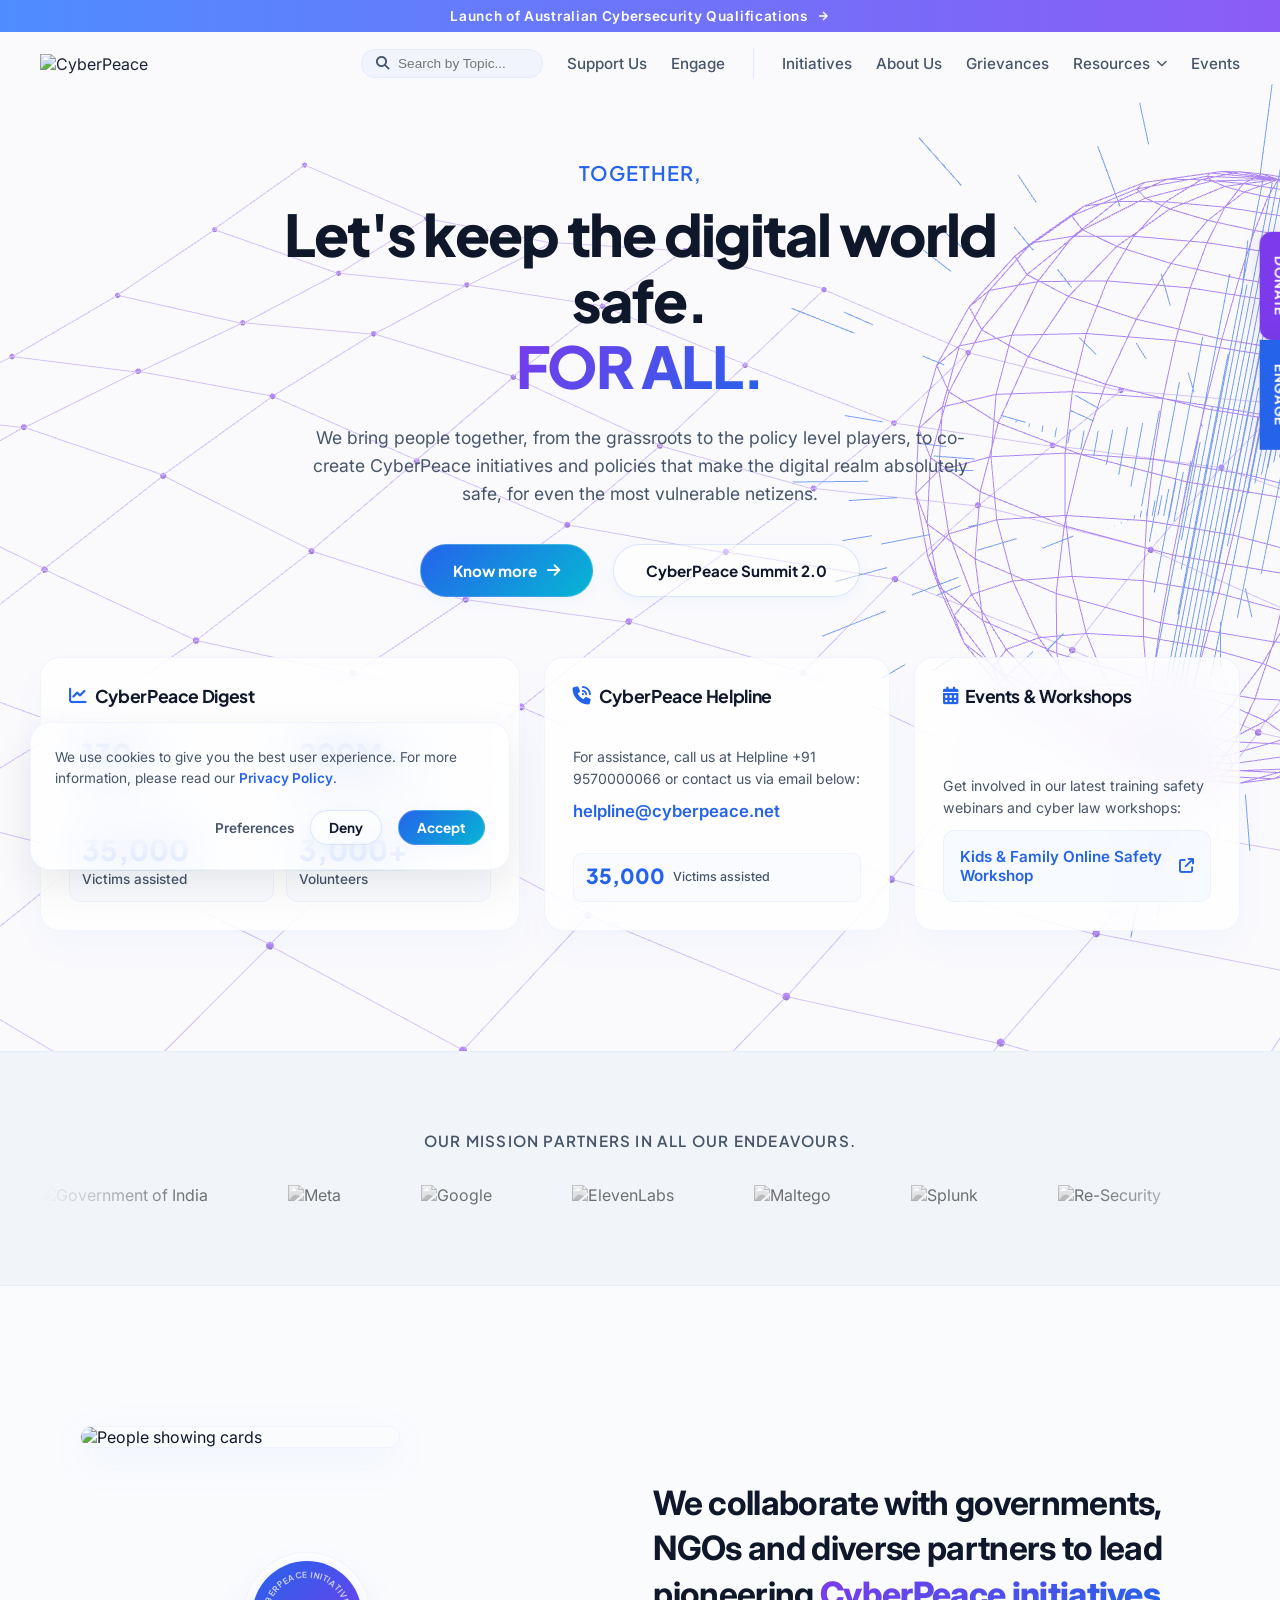
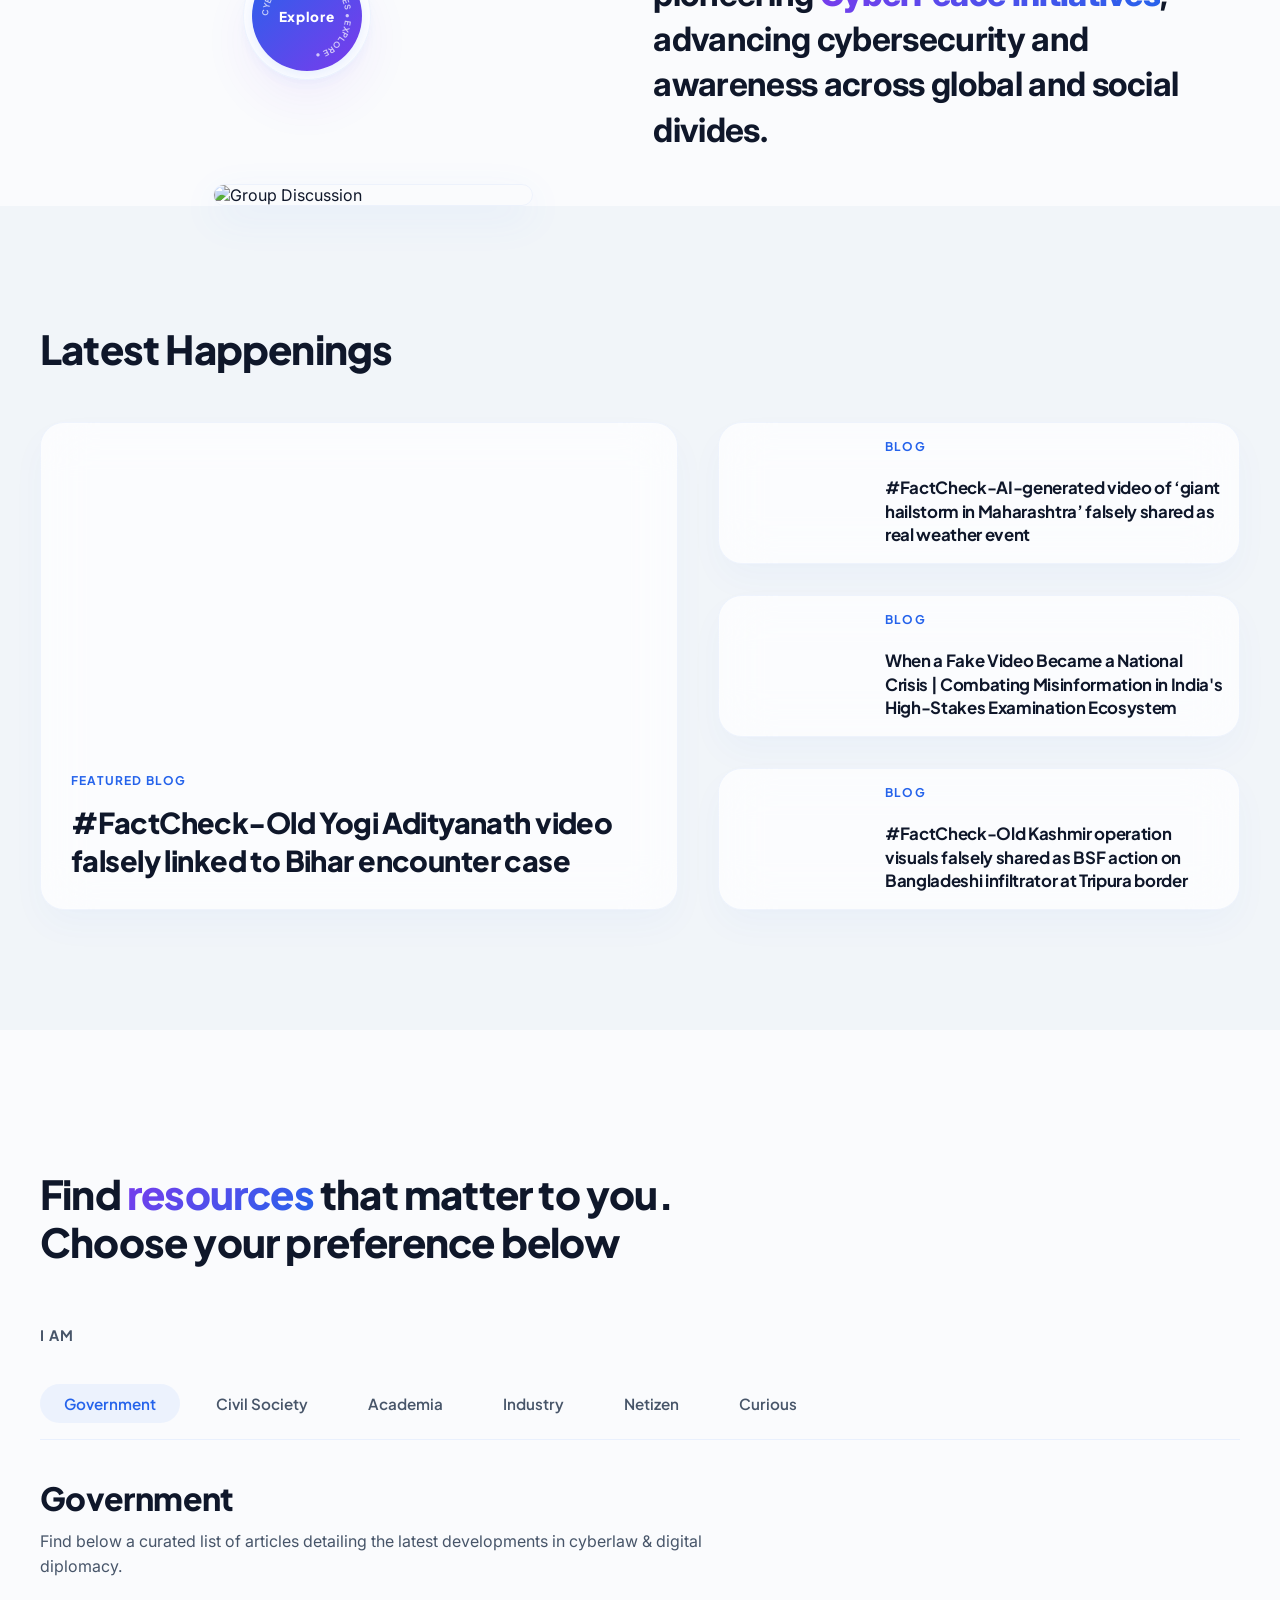
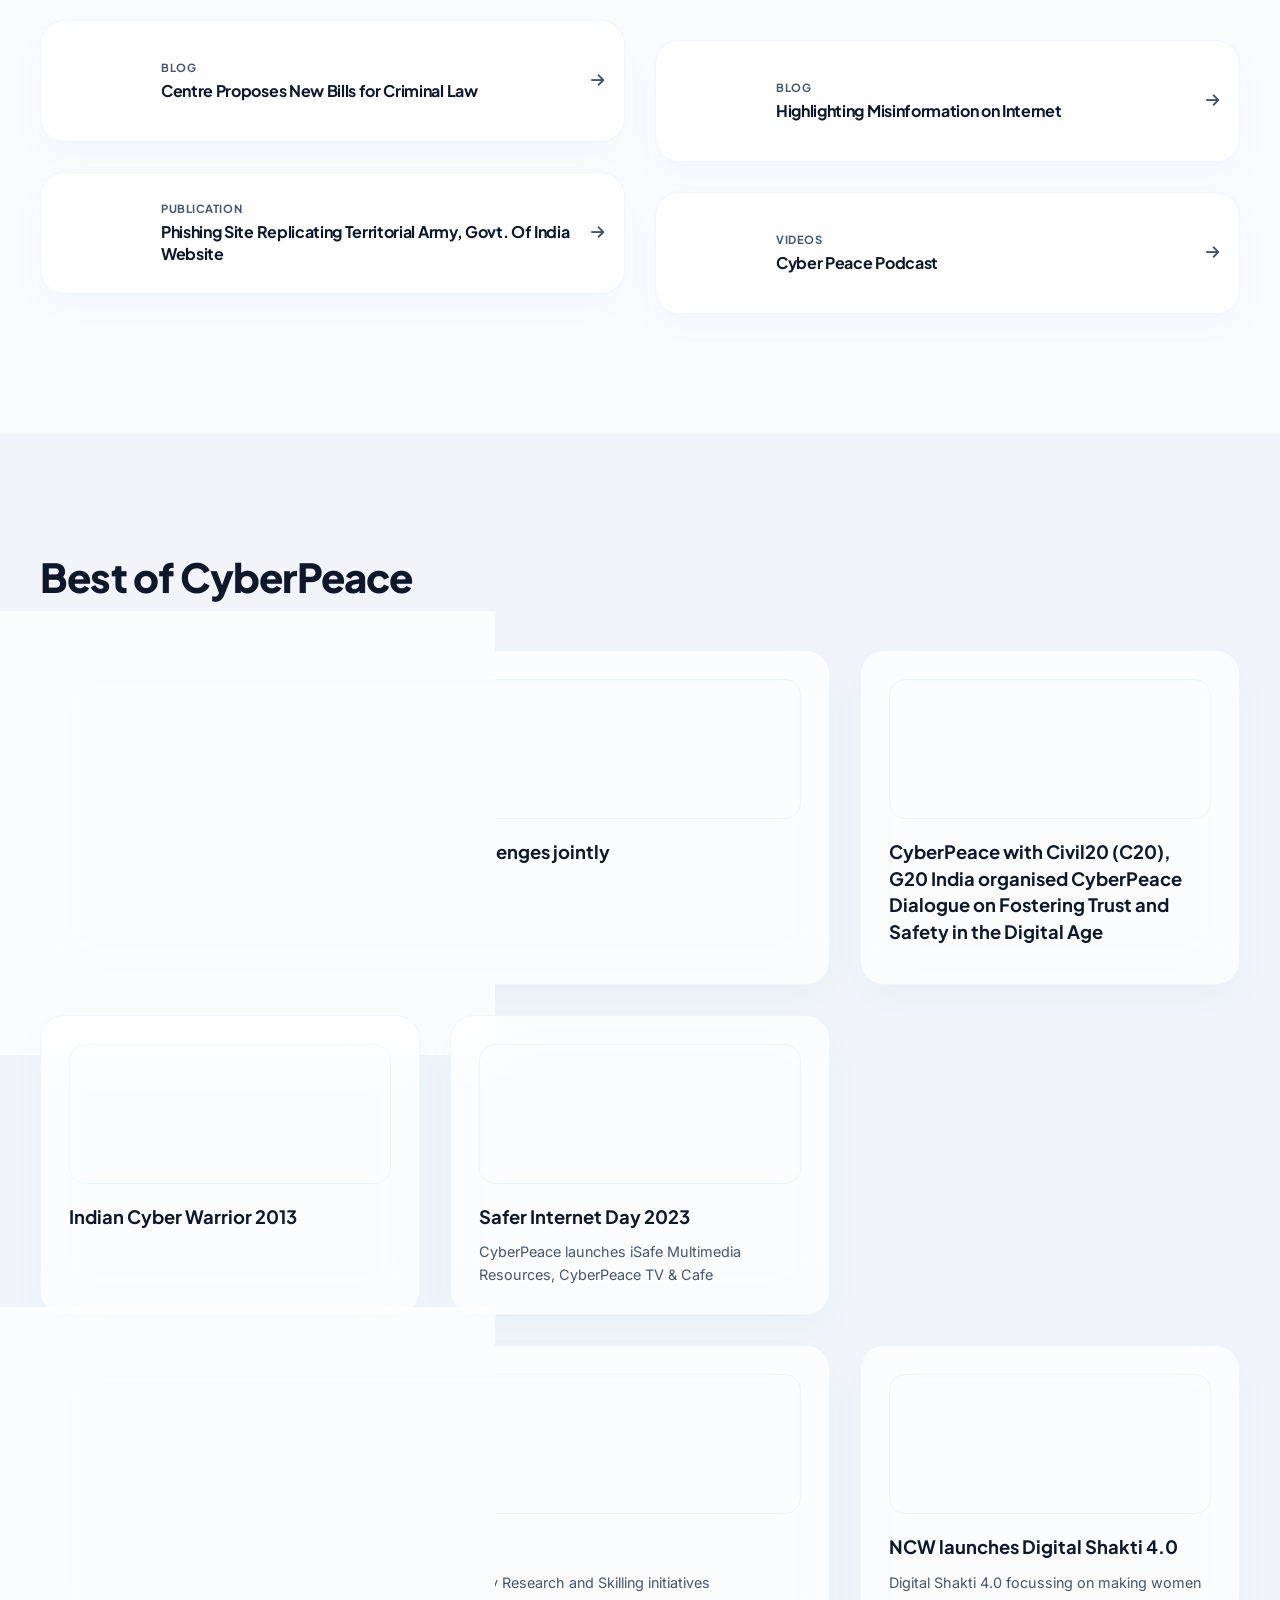
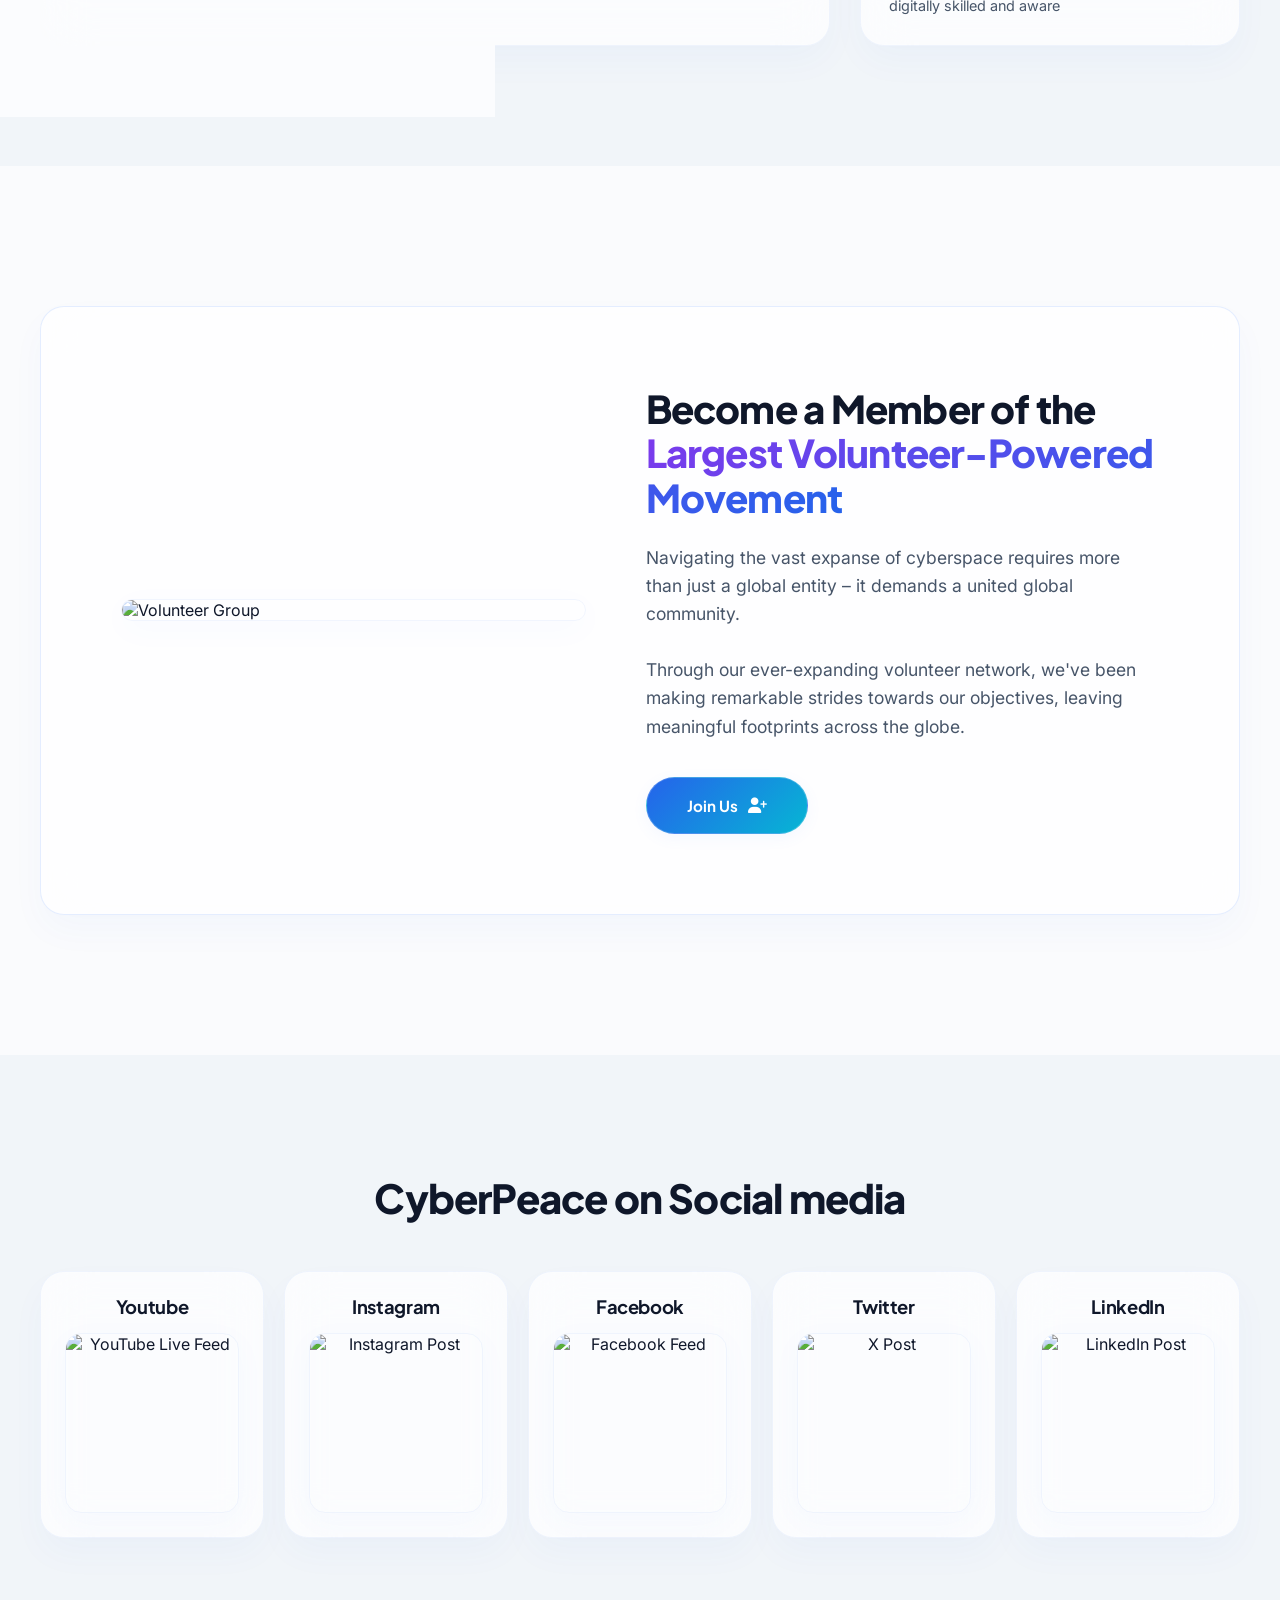
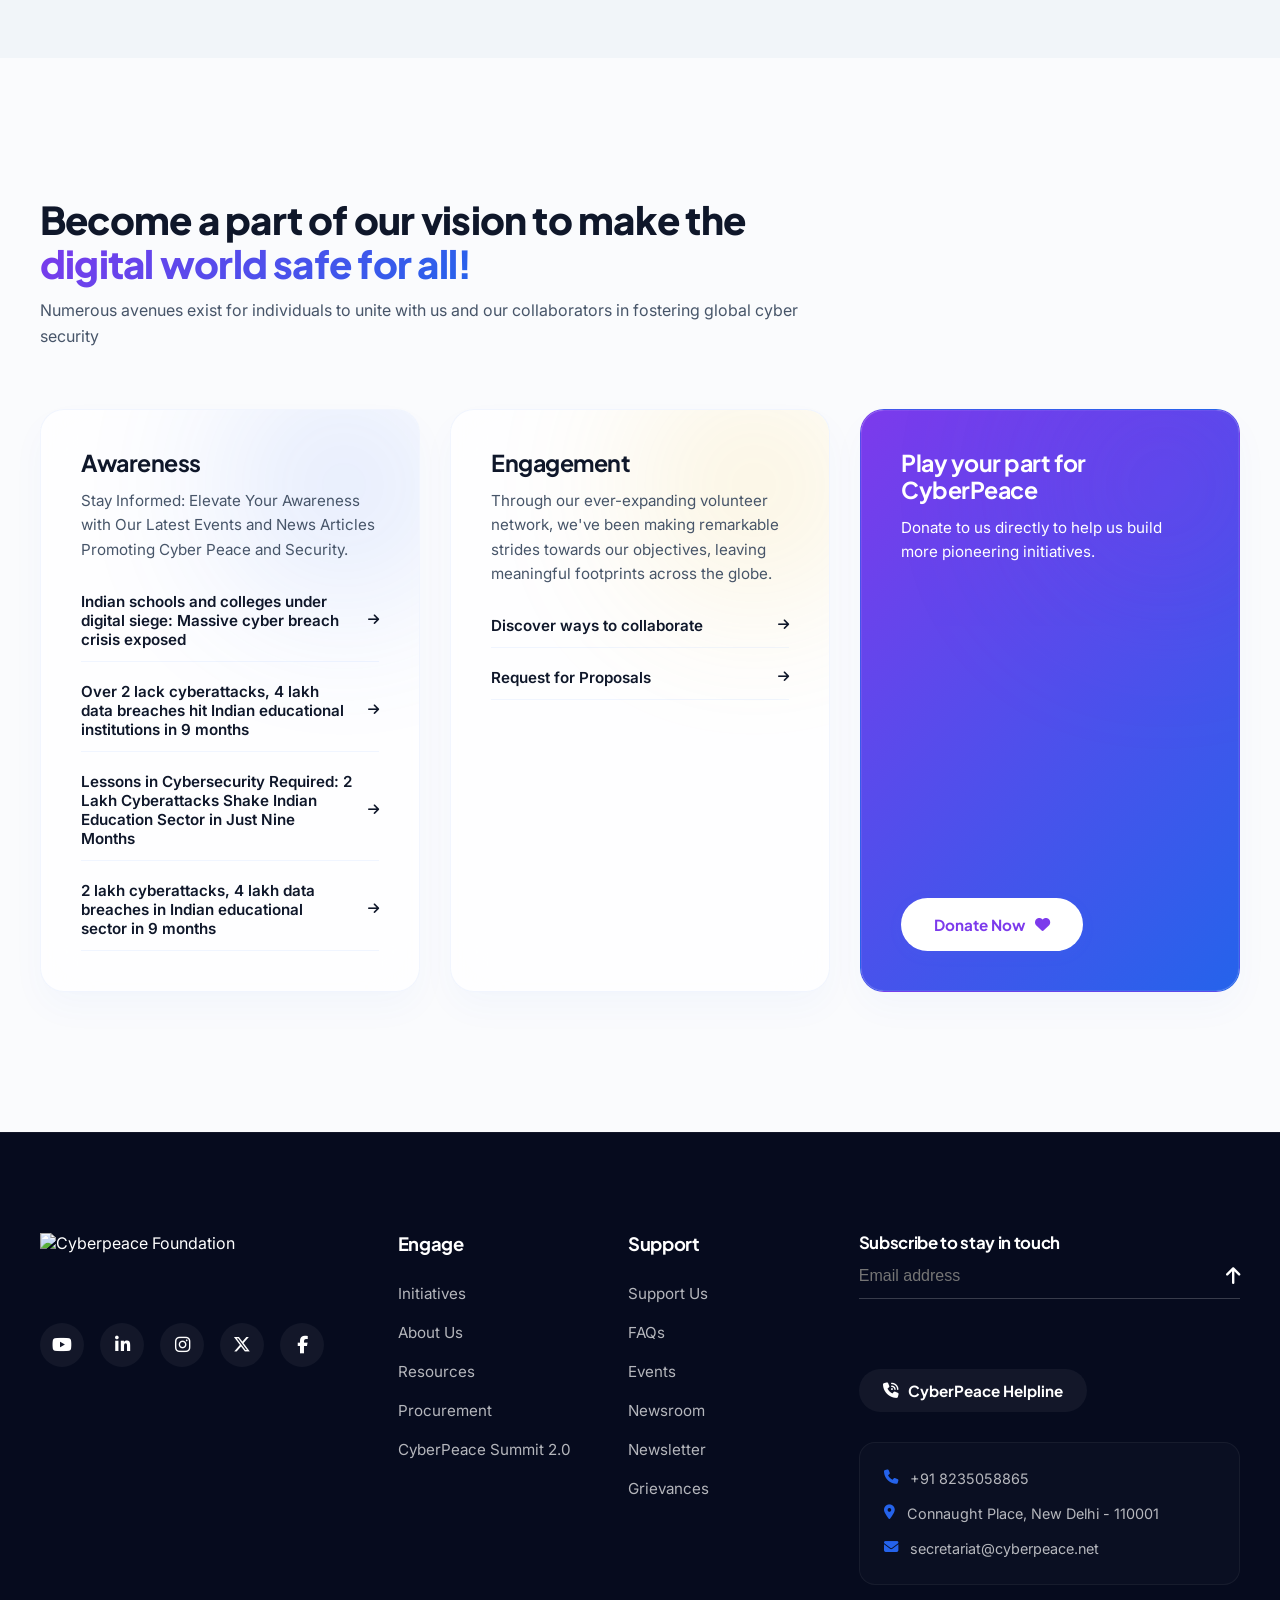
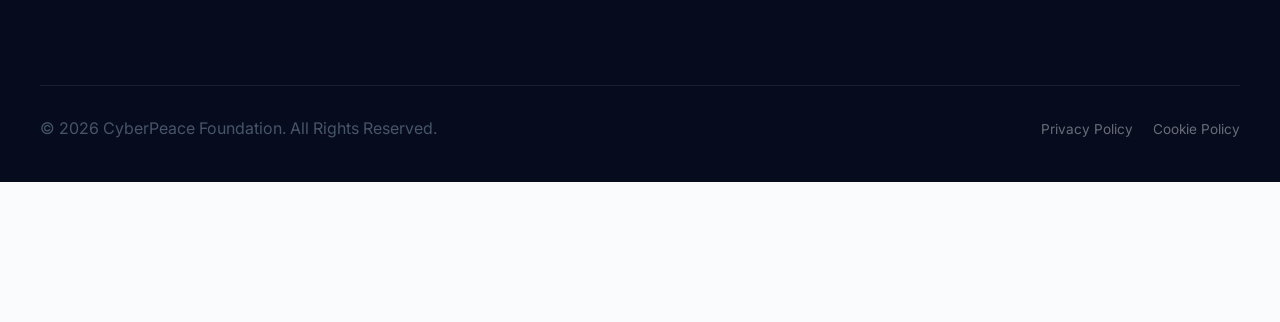
==== index.html @ aa2df276 "Update api.js to resolve dynamic API_BASE" ====
<!DOCTYPE html>
<html lang="en">
<head>
    <meta charset="utf-8">
    <meta name="viewport" content="width=device-width, initial-scale=1">
    <title>Uniting for Global Cyber Resilience | CyberPeace</title>
    <meta name="description" content="We bring people together, from the grassroots to the policy level players to co-create CyberPeace initiatives and policies to make the digital absolutely safe even to the most vulnerable.">
    
    <!-- Premium Fonts -->
    <link rel="preconnect" href="https://fonts.googleapis.com">
    <link rel="preconnect" href="https://fonts.gstatic.com" crossorigin>
    <link href="https://fonts.googleapis.com/css2?family=Plus+Jakarta+Sans:wght@300;400;500;600;700;800&family=Inter:wght@300;400;500;600;700&display=swap" rel="stylesheet">
    
    <!-- Icons & Styling -->
    <link rel="stylesheet" href="https://cdnjs.cloudflare.com/ajax/libs/font-awesome/6.4.0/css/all.min.css">
    <link rel="stylesheet" href="index.css">
</head>
<body>

    <!-- Smooth scroll wrapper -->
    <div id="smooth-wrapper">
        <div id="smooth-content">

            <!-- Sticky Premium Navbar -->
            <header class="navbar-wrapper">
                <!-- Announcement Bar -->
                <div class="announcement-bar">
                    <a href="https://cyberpeace.webflow.io/events/launch-of-australian-cybersecurity-qualifications" class="announcement-link">
                        <span>Launch of Australian Cybersecurity Qualifications</span>
                        <svg class="arrow-icon" width="14" height="14" viewBox="0 0 24 24" fill="none" stroke="currentColor" stroke-width="2.5"><path d="M5 12h14M12 5l7 7-7 7"/></svg>
                    </a>
                </div>

                <nav class="nav-container">
                    <a href="index.html" class="brand-logo">
                        <img src="https://cdn.prod.website-files.com/64b6853d6c8a2733e0348380/64d28d4c5130957a48d0e325_Logo.svg" alt="CyberPeace">
                    </a>

                    <!-- Nav Items -->
                    <div class="nav-menu">
                        <div class="nav-group-left">
                            <form action="blogs.html" method="GET" class="search-form">
                                <i class="fa-solid fa-magnifying-glass search-icon"></i>
                                <input type="search" name="query" placeholder="Search by Topic..." required>
                            </form>
                            <a href="support-us.html" class="nav-item">Support Us</a>
                            <a href="engage.html" class="nav-item">Engage</a>
                        </div>
                        <div class="nav-group-right">
                            <a href="initiatives.html" class="nav-item">Initiatives</a>
                            <a href="about-us.html" class="nav-item">About Us</a>
                            <a href="grievances.html" class="nav-item">Grievances</a>
                            <div class="dropdown-wrapper">
                                <button class="dropdown-trigger">
                                    Resources <i class="fa-solid fa-chevron-down drop-arrow"></i>
                                </button>
                                <div class="dropdown-menu">
                                    <a href="blogs.html">Blogs</a>
                                    <a href="publications.html">Publications</a>
                                    <a href="fact-check.html">#FactCheck Report</a>
                                    <a href="newsroom.html">Newsroom</a>
                                    <a href="newsletter.html">Newsletter</a>
                                    <a href="iec.html">IEC</a>
                                    <a href="https://cyberpeace.world/" target="_blank">CyberPeace Journal</a>
                                </div>
                            </div>
                            <a href="events.html" class="nav-item">Events</a>
                        </div>
                    </div>

                    <!-- Mobile Menu Button -->
                    <button class="mobile-toggle" aria-label="Toggle menu">
                        <span class="bar"></span>
                        <span class="bar"></span>
                        <span class="bar"></span>
                    </button>
                </nav>
            </header>

            <!-- Floating Side CTA Actions -->
            <div class="side-cta-wrapper">
                <a href="support-us.html" class="side-cta-btn donate">
                    <span class="cta-txt">Donate</span>
                </a>
                <a href="engage.html" class="side-cta-btn engage">
                    <span class="cta-txt">Engage</span>
                </a>
            </div>

            <!-- Main Interactive Canvas Background -->
            <div class="canvas-bg-wrapper">
                <canvas id="grid-particles"></canvas>
            </div>

            <!-- Hero Section -->
            <section class="hero-section">
                <!-- 3D Viewport for Rotating Vanta Globe Background -->
                <div id="vanta-globe-viewport" class="hero-vanta-bg"></div>

                <div class="glow-blob blob-1"></div>
                <div class="glow-blob blob-2"></div>
                
                <!-- Centered Hero content -->
                <div class="hero-content-centered">
                    <div class="hero-subtitle">Together,</div>
                    <h1 class="hero-title">
                        Let's keep the digital world safe. <br><span class="highlight-purple">FOR ALL.</span>
                    </h1>
                    <p class="hero-desc">
                        We bring people together, from the grassroots to the policy level players, to co-create CyberPeace initiatives and policies that make the digital realm absolutely safe, for even the most vulnerable netizens.
                    </p>
                    <div class="hero-actions centered">
                        <a href="about-us.html" class="btn btn-primary">Know more <i class="fa-solid fa-arrow-right"></i></a>
                        <a href="https://www.cyberpeacesummit.com/" class="btn btn-secondary">CyberPeace Summit 2.0</a>
                    </div>
                </div>

                <!-- Glass Technology Dock -->
                <div class="hero-dock-grid">
                    <!-- Column 1: Digest Stats Grid -->
                    <div class="dock-card glass-card">
                        <h4 class="dock-card-head"><i class="fa-solid fa-chart-line"></i> CyberPeace Digest</h4>
                        <div class="dock-stats-grid">
                            <div class="dock-stat">
                                <div class="stat-num" data-val="130">0+</div>
                                <div class="stat-label">Countries</div>
                            </div>
                            <div class="dock-stat">
                                <div class="stat-num" data-val="200">0M+</div>
                                <div class="stat-label">Netizens Impacted</div>
                            </div>
                            <div class="dock-stat">
                                <div class="stat-num" data-val="35000">0</div>
                                <div class="stat-label">Victims assisted</div>
                            </div>
                            <div class="dock-stat">
                                <div class="stat-num" data-val="3000">0+</div>
                                <div class="stat-label">Volunteers</div>
                            </div>
                        </div>
                    </div>

                    <!-- Column 2: Helpline Details -->
                    <div class="dock-card glass-card">
                        <h4 class="dock-card-head"><i class="fa-solid fa-phone-volume"></i> CyberPeace Helpline</h4>
                        <div class="dock-helpline-details">
                            <p>For assistance, call us at Helpline +91 9570000066 or contact us via email below:</p>
                            <a href="mailto:helpline@cyberpeace.net" class="helpline-email">helpline@cyberpeace.net</a>
                            <div class="dock-stat-single">
                                <span class="stat-num" data-val="35000">0</span>
                                <span class="stat-label">Victims assisted</span>
                            </div>
                        </div>
                    </div>

                    <!-- Column 3: Events -->
                    <div class="dock-card glass-card">
                        <h4 class="dock-card-head"><i class="fa-solid fa-calendar-days"></i> Events & Workshops</h4>
                        <div class="dock-event-details">
                            <p>Get involved in our latest training safety webinars and cyber law workshops:</p>
                            <a href="/events/cyberpeace-first-responder-workshop-on-kids-family-online-safety" class="event-accordion-link">
                                <span>Kids & Family Online Safety Workshop</span>
                                <i class="fa-solid fa-arrow-up-right-from-square"></i>
                            </a>
                        </div>
                    </div>
                </div>
            </section>

            <!-- Mission Partners Marquee -->
            <section class="partners-section">
                <div class="partners-container">
                    <h4 class="section-tag">Our Mission Partners in All Our Endeavours.</h4>
                    <div class="marquee-wrapper">
                        <div class="marquee-track">
                            <!-- Duplicate logos to ensure seamless loop -->
                            <div class="logo-item"><img src="https://cdn.prod.website-files.com/64b6853d6c8a2733e0348380/64d3c7b6ecd88c4ea0c0b8cb_image_131_4x.webp" alt="Government of India"></div>
                            <div class="logo-item"><img src="https://cdn.prod.website-files.com/64b6853d6c8a2733e0348380/64d3c7b7b92e68604a702dc7_image_132_4x.webp" alt="Meta"></div>
                            <div class="logo-item"><img src="https://cdn.prod.website-files.com/64b6853d6c8a2733e0348380/64d3c7b6bdca6abe7e77e4c4_image_133_4x.webp" alt="Google"></div>
                            <div class="logo-item"><img src="https://cdn.prod.website-files.com/64b6853d6c8a2733e0348380/69e0c58157980ba9746f011a_elevenlabs-logo-black.png" alt="ElevenLabs"></div>
                            <div class="logo-item"><img src="https://cdn.prod.website-files.com/64b6853d6c8a2733e0348380/66a20ff19c0100568100649c_Maltego-Logo-Horizontal-Black.jpg" alt="Maltego"></div>
                            <div class="logo-item"><img src="https://cdn.prod.website-files.com/64b6853d6c8a2733e0348380/66a20ff1f8b0af97bf0b44d9_Splunk_logo%20(1).png" alt="Splunk"></div>
                            <div class="logo-item"><img src="https://cdn.prod.website-files.com/64b6853d6c8a2733e0348380/66a88576d539c12595d7b6fa_Re-Security.png" alt="Re-Security"></div>
                            <div class="logo-item"><img src="https://cdn.prod.website-files.com/64b6853d6c8a2733e0348380/64d3c7b7d8679faefadf5989_image_134_4x.webp" alt="UNICEF"></div>
                            <div class="logo-item"><img src="https://cdn.prod.website-files.com/64b6853d6c8a2733e0348380/64d3c7b7b40e411e3ac3ef93_image_135_4x.webp" alt="UNODC"></div>
                            <div class="logo-item"><img src="https://cdn.prod.website-files.com/64b6853d6c8a2733e0348380/64d3c7b68d89779f5663e4a7_image_136_4x.webp" alt="UNESCO"></div>
                            
                            <!-- Track duplication for seamless flow -->
                            <div class="logo-item"><img src="https://cdn.prod.website-files.com/64b6853d6c8a2733e0348380/64d3c7b6ecd88c4ea0c0b8cb_image_131_4x.webp" alt="Government of India"></div>
                            <div class="logo-item"><img src="https://cdn.prod.website-files.com/64b6853d6c8a2733e0348380/64d3c7b7b92e68604a702dc7_image_132_4x.webp" alt="Meta"></div>
                            <div class="logo-item"><img src="https://cdn.prod.website-files.com/64b6853d6c8a2733e0348380/64d3c7b6bdca6abe7e77e4c4_image_133_4x.webp" alt="Google"></div>
                            <div class="logo-item"><img src="https://cdn.prod.website-files.com/64b6853d6c8a2733e0348380/69e0c58157980ba9746f011a_elevenlabs-logo-black.png" alt="ElevenLabs"></div>
                            <div class="logo-item"><img src="https://cdn.prod.website-files.com/64b6853d6c8a2733e0348380/66a20ff19c0100568100649c_Maltego-Logo-Horizontal-Black.jpg" alt="Maltego"></div>
                            <div class="logo-item"><img src="https://cdn.prod.website-files.com/64b6853d6c8a2733e0348380/66a20ff1f8b0af97bf0b44d9_Splunk_logo%20(1).png" alt="Splunk"></div>
                            <div class="logo-item"><img src="https://cdn.prod.website-files.com/64b6853d6c8a2733e0348380/66a88576d539c12595d7b6fa_Re-Security.png" alt="Re-Security"></div>
                        </div>
                    </div>
                </div>
            </section>

            <!-- Explore Initiatives Section -->
            <section class="explore-section">
                <div class="grid-container">
                    <div class="explore-layout layout-reversed">
                        <div class="explore-visuals">
                            <div class="img-wrapper glass-frame item-1">
                                <img src="https://cdn.prod.website-files.com/64b6853d6c8a2733e0348380/64d3cdd2211401bf7e9c29b0_image-1.webp" alt="People showing cards">
                            </div>
                            <div class="img-wrapper glass-frame item-2">
                                <img src="https://cdn.prod.website-files.com/64b6853d6c8a2733e0348380/64d3cdd26b74b831394d1d41_image-2.webp" alt="Group Discussion">
                            </div>
                            <!-- Circular CTA Button -->
                            <div class="explore-cta-wrapper">
                                <a href="initiatives.html" class="btn-circle-explore">
                                    <span>Explore</span>
                                    <svg viewBox="0 0 100 100" class="circle-txt-svg">
                                        <path id="circlePath" d="M 50, 50 m -35, 0 a 35,35 0 1,1 70,0 a 35,35 0 1,1 -70,0" fill="transparent"/>
                                        <text><textPath href="#circlePath">CYBERPEACE INITIATIVES • EXPLORE •</textPath></text>
                                    </svg>
                                </a>
                            </div>
                        </div>
                        <div class="explore-info">
                            <p class="explore-text font-h3">
                                We collaborate with governments, NGOs and diverse partners to lead pioneering <span class="highlight-purple">CyberPeace initiatives</span>, advancing cybersecurity and awareness across global and social divides.
                            </p>
                        </div>
                    </div>
                </div>
            </sectio            <!-- Latest Happenings Section -->
            <section class="blogs-section">
                <div class="grid-container">
                    <h2 class="section-heading">Latest Happenings</h2>
                    
                    <!-- Blog Magazine Grid -->
                    <div class="blog-magazine-layout">
                        <!-- Left Side: Featured Article -->
                        <div class="magazine-featured">
                            <a href="/resources/blogs/factcheck-old-yogi-adityanath-video-falsely-linked-to-bihar-encounter-case" class="blog-banner-link glass-card hover-tilt">
                                <div class="banner-img" style="background-image: url('https://cdn.prod.website-files.com/64b94adadbfa4c824629b337/6a3d14ec7c903e02a5c8e347_ChatGPT%20Image%20Jun%2025%2C%202026%2C%2005_15_41%20PM.png');"></div>
                                <div class="banner-details">
                                    <div class="blog-tag">FEATURED BLOG</div>
                                    <h3 class="banner-title">#FactCheck-Old Yogi Adityanath video falsely linked to Bihar encounter case</h3>
                                </div>
                            </a>
                        </div>
                        
                        <!-- Right Side: Vertical List of Supporting Articles -->
                        <div class="magazine-supporting-list">
                            <!-- Card 1 -->
                            <a href="/resources/blogs/factcheck-ai-generated-video-of-giant-hailstorm-in-maharashtra-falsely-shared-as-real-weather-event" class="magazine-item-card glass-card hover-tilt">
                                <div class="card-img-thumb" style="background-image: url('https://cdn.prod.website-files.com/64b94adadbfa4c824629b337/6a3d16c4f2025b689341b7df_ChatGPT%20Image%20Jun%2025%2C%202026%2C%2005_22_58%20PM.webp');"></div>
                                <div class="card-info-content">
                                    <span class="blog-tag">BLOG</span>
                                    <h4 class="card-title">#FactCheck-AI-generated video of ‘giant hailstorm in Maharashtra’ falsely shared as real weather event</h4>
                                </div>
                            </a>

                            <!-- Card 2 -->
                            <a href="/resources/blogs/when-a-fake-video-became-a-national-crisis-combating-misinformation-in-indias-high-stakes-examination-ecosystem" class="magazine-item-card glass-card hover-tilt">
                                <div class="card-img-thumb" style="background-image: url('https://cdn.prod.website-files.com/64b94adadbfa4c824629b337/6a3b6b75e2060ef356fd4220_When%20a%20Fake%20Video%20Became%20a%20%20National%20Crisis%20%20Blog%20Cover%20(1).webp');"></div>
                                <div class="card-info-content">
                                    <span class="blog-tag">BLOG</span>
                                    <h4 class="card-title">When a Fake Video Became a National Crisis | Combating Misinformation in India's High-Stakes Examination Ecosystem</h4>
                                </div>
                            </a>

                            <!-- Card 3 -->
                            <a href="/resources/blogs/factcheck-old-kashmir-operation-visuals-falsely-shared-as-bsf-action-on-bangladeshi-infiltrator-at-tripura-border" class="magazine-item-card glass-card hover-tilt">
                                <div class="card-img-thumb" style="background-image: url('https://cdn.prod.website-files.com/64b94adadbfa4c824629b337/6a3d10b1f864e6e2d7354eb1_ChatGPT%20Image%20Jun%2025%2C%202026%2C%2004_57_06%20PM.webp');"></div>
                                <div class="card-info-content">
                                    <span class="blog-tag">BLOG</span>
                                    <h4 class="card-title">#FactCheck-Old Kashmir operation visuals falsely shared as BSF action on Bangladeshi infiltrator at Tripura border</h4>
                                </div>
                            </a>
                        </div>
                    </div>
                </div>
            </section>

            <!-- Resources Tab Menu Selection -->
            <section class="resources-tab-section">
                <div class="grid-container">
                    <div class="tab-header-wrap">
                        <h2 class="resources-subtitle">Find <span class="highlight-purple">resources</span> that matter to you.<br>Choose your preference below</h2>
                    </div>

                    <div class="tab-system-wrapper">
                        <span class="tab-prefix">I AM</span>
                        <!-- Tab Handles -->
                        <div class="tab-handles-menu">
                            <button class="tab-btn active" data-tab="tab-gov">Government</button>
                            <button class="tab-btn" data-tab="tab-civil">Civil Society</button>
                            <button class="tab-btn" data-tab="tab-acad">Academia</button>
                            <button class="tab-btn" data-tab="tab-ind">Industry</button>
                            <button class="tab-btn" data-tab="tab-net">Netizen</button>
                            <button class="tab-btn" data-tab="tab-cur">Curious</button>
                        </div>

                        <!-- Tab Panes Content -->
                        <div class="tab-panes-content">
                            <!-- Government Pane -->
                            <div class="tab-pane active" id="tab-gov">
                                <h3 class="pane-title">Government</h3>
                                <p class="pane-desc">Find below a curated list of articles detailing the latest developments in cyberlaw & digital diplomacy.</p>
                                <div class="pane-links-grid">
                                    <a href="/resources/blogs/centre-proposes-new-bills-for-criminal-law" class="pane-link-item glass-card">
                                        <div class="item-img" style="background-image:url('https://cdn.prod.website-files.com/64b94adadbfa4c824629b337/650429fb03e82bca150e1298_Criminal-Law-scaled.jpeg')"></div>
                                        <div class="item-text">
                                            <span class="item-cat">Blog</span>
                                            <h5>Centre Proposes New Bills for Criminal Law</h5>
                                        </div>
                                        <i class="fa-solid fa-arrow-right arrow"></i>
                                    </a>
                                    <a href="/resources/blogs/misinformation-on-internet" class="pane-link-item glass-card">
                                        <div class="item-img" style="background-image:url('https://cdn.prod.website-files.com/64b94adadbfa4c824629b337/650429f36e0a50275442fff8_Blog-Misinformation-scaled.jpeg')"></div>
                                        <div class="item-text">
                                            <span class="item-cat">Blog</span>
                                            <h5>Highlighting Misinformation on Internet</h5>
                                        </div>
                                        <i class="fa-solid fa-arrow-right arrow"></i>
                                    </a>
                                    <a href="https://cdn.prod.website-files.com/64b94adadbfa4c824629b337/64f1962478c28f5bdb4ca78a_Research-Report-on-Phishing-site-replicating-Territorial-Army-Govt.-of-India-website-1%20(1).pdf" target="_blank" class="pane-link-item glass-card">
                                        <div class="item-img" style="background-image:url('https://cdn.prod.website-files.com/64b94adadbfa4c824629b337/65006cc56cc249c577c45b5b_Mask%20group-26.webp')"></div>
                                        <div class="item-text">
                                            <span class="item-cat">Publication</span>
                                            <h5>Phishing Site Replicating Territorial Army, Govt. Of India Website</h5>
                                        </div>
                                        <i class="fa-solid fa-arrow-right arrow rotate-icon"></i>
                                    </a>
                                    <a href="https://youtube.com/playlist?list=PLpBBsQ_KSCr-1-nbmyUpHAlLXzjybSg1o&si=FLX_9a4wpy2DdeK1" target="_blank" class="pane-link-item glass-card">
                                        <div class="item-img" style="background-image:url('https://cdn.prod.website-files.com/64b94adadbfa4c824629b337/650b2eaf1299a7e8cc5f51b5_Mask%20group-18.webp')"></div>
                                        <div class="item-text">
                                            <span class="item-cat">Videos</span>
                                            <h5>Cyber Peace Podcast</h5>
                                        </div>
                                        <i class="fa-solid fa-arrow-right arrow"></i>
                                    </a>
                                </div>
                            </div>

                            <!-- Civil Society Pane -->
                            <div class="tab-pane" id="tab-civil">
                                <h3 class="pane-title">Civil Society</h3>
                                <p class="pane-desc">For socially conscious netizens & NGOs, we have curated the following readings that explore key techno-social issues.</p>
                                <div class="pane-links-grid">
                                    <a href="/resources/blogs/companies-require-a-valid-license-for-the-import-of-laptops-tablets" class="pane-link-item glass-card">
                                        <div class="item-img" style="background-image:url('https://cdn.prod.website-files.com/64b94adadbfa4c824629b337/661b63953a68812c607806da_Mask%20group-4.webp')"></div>
                                        <div class="item-text">
                                            <span class="item-cat">Blog</span>
                                            <h5>Companies require a Valid license for the Import of laptops & tablets</h5>
                                        </div>
                                        <i class="fa-solid fa-arrow-right arrow"></i>
                                    </a>
                                    <a href="/resources/blogs/centre-proposes-new-bills-for-criminal-law" class="pane-link-item glass-card">
                                        <div class="item-img" style="background-image:url('https://cdn.prod.website-files.com/64b94adadbfa4c824629b337/650429fb03e82bca150e1298_Criminal-Law-scaled.jpeg')"></div>
                                        <div class="item-text">
                                            <span class="item-cat">Blog</span>
                                            <h5>Centre Proposes New Bills for Criminal Law</h5>
                                        </div>
                                        <i class="fa-solid fa-arrow-right arrow"></i>
                                    </a>
                                    <a href="https://cdn.prod.website-files.com/64b94adadbfa4c824629b337/64fd8630a102c56e1441187d_OSINT-Report-on-BigBillionDaysSpinTheLuckyWheel-Scam-1_compressed.pdf" target="_blank" class="pane-link-item glass-card">
                                        <div class="item-img" style="background-image:url('https://cdn.prod.website-files.com/64b94adadbfa4c824629b337/65006b10e5775ea587b8e386_Mask%20group-5.webp')"></div>
                                        <div class="item-text">
                                            <span class="item-cat">Publication</span>
                                            <h5>Big Billion Days Scam</h5>
                                        </div>
                                        <i class="fa-solid fa-arrow-right arrow rotate-icon"></i>
                                    </a>
                                    <a href="https://youtube.com/playlist?list=PLpBBsQ_KSCr-LYjRU6zF_IC9oTRYOdbQW&si=3N4ssoSgS1QuBnRB" target="_blank" class="pane-link-item glass-card">
                                        <div class="item-img" style="background-image:url('https://cdn.prod.website-files.com/64b94adadbfa4c824629b337/650b2888df14f10d8dad027a_2_4x.webp')"></div>
                                        <div class="item-text">
                                            <span class="item-cat">Videos</span>
                                            <h5>Stop Online Stalkers</h5>
                                        </div>
                                        <i class="fa-solid fa-arrow-right arrow"></i>
                                    </a>
                                </div>
                            </div>

                            <!-- Academia Pane -->
                            <div class="tab-pane" id="tab-acad">
                                <h3 class="pane-title">Academia</h3>
                                <p class="pane-desc">Find reliable information, policy analyses and fresh insights about major shifts in the world of cybersecurity.</p>
                                <div class="pane-links-grid">
                                    <a href="/resources/blogs/companies-require-a-valid-license-for-the-import-of-laptops-tablets" class="pane-link-item glass-card">
                                        <div class="item-img" style="background-image:url('https://cdn.prod.website-files.com/64b94adadbfa4c824629b337/661b63953a68812c607806da_Mask%20group-4.webp')"></div>
                                        <div class="item-text">
                                            <span class="item-cat">Blog</span>
                                            <h5>Companies require a Valid license for the Import of laptops & tablets</h5>
                                        </div>
                                        <i class="fa-solid fa-arrow-right arrow"></i>
                                    </a>
                                    <a href="/resources/blogs/mod-to-deploy-a-new-os" class="pane-link-item glass-card">
                                        <div class="item-img" style="background-image:url('https://cdn.prod.website-files.com/64b94adadbfa4c824629b337/650429fa3af2e2bd36a0b001_Indian-MoD-to-Deploy-a-New-OS-scaled.jpeg')"></div>
                                        <div class="item-text">
                                            <span class="item-cat">Blog</span>
                                            <h5>MoD to Deploy a New OS</h5>
                                        </div>
                                        <i class="fa-solid fa-arrow-right arrow"></i>
                                    </a>
                                    <a href="https://cdn.prod.website-files.com/64b94adadbfa4c824629b337/64f0a401be0cc2cddbc28b8f_Blockchain-report-CPF.pdf" target="_blank" class="pane-link-item glass-card">
                                        <div class="item-img" style="background-image:url('https://cdn.prod.website-files.com/64fff327c354e8d7a23472bf_1_4x.webp')"></div>
                                        <div class="item-text">
                                            <span class="item-cat">Publication</span>
                                            <h5>The National Strategy on Blockchain</h5>
                                        </div>
                                        <i class="fa-solid fa-arrow-right arrow rotate-icon"></i>
                                    </a>
                                    <a href="https://youtube.com/playlist?list=PLpBBsQ_KSCr9E0Gep4vYDg9HE8CO9nKQc&si=Y5WYZjXTegmhbMjx" target="_blank" class="pane-link-item glass-card">
                                        <div class="item-img" style="background-image:url('https://cdn.prod.website-files.com/64b94adadbfa4c824629b337/650b2d5f9bcdd7305bf63dc3_Mask%20group-9.webp')"></div>
                                        <div class="item-text">
                                            <span class="item-cat">Videos</span>
                                            <h5>CyberPeace Academy</h5>
                                        </div>
                                        <i class="fa-solid fa-arrow-right arrow"></i>
                                    </a>
                                </div>
                            </div>

                            <!-- Industry Pane -->
                            <div class="tab-pane" id="tab-ind">
                                <h3 class="pane-title">Industry</h3>
                                <p class="pane-desc">Tech is reshaping the 21st century as we know it. Read more about the interplay between our daily lives and the “big-tech” industry.</p>
                                <div class="pane-links-grid">
                                    <a href="/resources/blogs/companies-require-a-valid-license-for-the-import-of-laptops-tablets" class="pane-link-item glass-card">
                                        <div class="item-img" style="background-image:url('https://cdn.prod.website-files.com/64b94adadbfa4c824629b337/661b63953a68812c607806da_Mask%20group-4.webp')"></div>
                                        <div class="item-text">
                                            <span class="item-cat">Blog</span>
                                            <h5>Companies require a Valid license for the Import of laptops & tablets</h5>
                                        </div>
                                        <i class="fa-solid fa-arrow-right arrow"></i>
                                    </a>
                                    <a href="/resources/blogs/g20-conference-on-crime-and-security-in-the-age-of-nfts-ai-and-metaverse" class="pane-link-item glass-card">
                                        <div class="item-img" style="background-image:url('https://cdn.prod.website-files.com/64b94adadbfa4c824629b337/650429ece263cd195058a971_G20-scaled.jpeg')"></div>
                                        <div class="item-text">
                                            <span class="item-cat">Blog</span>
                                            <h5>G20 Conference on Crime and Security in the Age of NFTs, AI, and Metaverse</h5>
                                        </div>
                                        <i class="fa-solid fa-arrow-right arrow"></i>
                                    </a>
                                    <a href="https://cdn.prod.website-files.com/64b94adadbfa4c824629b337/675c03cb17499b38ca993569_Balada%20Injector%20Persistent%20Malware_%20(1).pdf" target="_blank" class="pane-link-item glass-card">
                                        <div class="item-img" style="background-image:url('https://cdn.prod.website-files.com/64b94adadbfa4c824629b337/675c038cbcea80b2c01cc3ed_Designer-2-webp-1792%C3%971024-.webp')"></div>
                                        <div class="item-text">
                                            <span class="item-cat">Publication</span>
                                            <h5>Balada Injector: Persistent Malware Threat Targeting WordPress Sites</h5>
                                        </div>
                                        <i class="fa-solid fa-arrow-right arrow rotate-icon"></i>
                                    </a>
                                    <a href="https://youtube.com/playlist?list=PLpBBsQ_KSCr_RLebHaUYtoXT-UZFX2LWf&si=QFlBe7eHLX8ZlQti" target="_blank" class="pane-link-item glass-card">
                                        <div class="item-img" style="background-image:url('https://cdn.prod.website-files.com/64b94adadbfa4c824629b337/650b2d8f97d3472ed7c91921_Mask%20group-12.webp')"></div>
                                        <div class="item-text">
                                            <span class="item-cat">Videos</span>
                                            <h5>Technology Update</h5>
                                        </div>
                                        <i class="fa-solid fa-arrow-right arrow"></i>
                                    </a>
                                </div>
                            </div>

                            <!-- Netizen Pane -->
                            <div class="tab-pane" id="tab-net">
                                <h3 class="pane-title">Netizen</h3>
                                <p class="pane-desc">The internet is full of exciting opportunities but grave threats as well. Stay informed of all the recent developments in the world of cybercrime and cybersecurity!</p>
                                <div class="pane-links-grid">
                                    <a href="/resources/blogs/mod-to-deploy-a-new-os" class="pane-link-item glass-card">
                                        <div class="item-img" style="background-image:url('https://cdn.prod.website-files.com/64b94adadbfa4c824629b337/650429fa3af2e2bd36a0b001_Indian-MoD-to-Deploy-a-New-OS-scaled.jpeg')"></div>
                                        <div class="item-text">
                                            <span class="item-cat">Blog</span>
                                            <h5>MoD to Deploy a New OS</h5>
                                        </div>
                                        <i class="fa-solid fa-arrow-right arrow"></i>
                                    </a>
                                    <a href="/resources/blogs/dpdp-at-loksabha-the-cyberpeace-outlook" class="pane-link-item glass-card">
                                        <div class="item-img" style="background-image:url('https://cdn.prod.website-files.com/64b94adadbfa4c824629b337/650429f7ee4fa69fd6d8ad10_3.png')"></div>
                                        <div class="item-text">
                                            <span class="item-cat">Blog</span>
                                            <h5>DPDP at LokSabha: The CyberPeace Outlook</h5>
                                        </div>
                                        <i class="fa-solid fa-arrow-right arrow"></i>
                                    </a>
                                    <a href="https://cdn.prod.website-files.com/64b94adadbfa4c824629b337/64fd876ed2ab3186e14e699f_Final-Version-Online-Gaming.pdf" target="_blank" class="pane-link-item glass-card">
                                        <div class="item-img" style="background-image:url('https://cdn.prod.website-files.com/64b94adadbfa4c824629b337/65006aeab47a73dfda532e83_Mask%20group-3.webp')"></div>
                                        <div class="item-text">
                                            <span class="item-cat">Publication</span>
                                            <h5>Online Gaming : Opportunities and Challenges</h5>
                                        </div>
                                        <i class="fa-solid fa-arrow-right arrow rotate-icon"></i>
                                    </a>
                                    <a href="https://youtube.com/playlist?list=PLpBBsQ_KSCr-wAbxuepzau4Aknz2Vd7AJ&si=Wo7VHQldhESbQ6v4" target="_blank" class="pane-link-item glass-card">
                                        <div class="item-img" style="background-image:url('https://cdn.prod.website-files.com/64b94adadbfa4c824629b337/650b2dbe250c2fba27765905_Mask%20group-14.webp')"></div>
                                        <div class="item-text">
                                            <span class="item-cat">Videos</span>
                                            <h5>Online Scams & Frauds</h5>
                                        </div>
                                        <i class="fa-solid fa-arrow-right arrow"></i>
                                    </a>
                                </div>
                            </div>

                            <!-- Curious Pane -->
                            <div class="tab-pane" id="tab-cur">
                                <h3 class="pane-title">Curious</h3>
                                <p class="pane-desc">The digital world is evolving rapidly. Stay updated on upcoming trends in online gaming, data privacy and more!</p>
                                <div class="pane-links-grid">
                                    <a href="/resources/blogs/centre-proposes-new-bills-for-criminal-law" class="pane-link-item glass-card">
                                        <div class="item-img" style="background-image:url('https://cdn.prod.website-files.com/64b94adadbfa4c824629b337/650429fb03e82bca150e1298_Criminal-Law-scaled.jpeg')"></div>
                                        <div class="item-text">
                                            <span class="item-cat">Blog</span>
                                            <h5>Centre Proposes New Bills for Criminal Law</h5>
                                        </div>
                                        <i class="fa-solid fa-arrow-right arrow"></i>
                                    </a>
                                    <a href="/resources/blogs/dpdp-at-loksabha-the-cyberpeace-outlook" class="pane-link-item glass-card">
                                        <div class="item-img" style="background-image:url('https://cdn.prod.website-files.com/64b94adadbfa4c824629b337/650429f7ee4fa69fd6d8ad10_3.png')"></div>
                                        <div class="item-text">
                                            <span class="item-cat">Blog</span>
                                            <h5>DPDP at LokSabha: The CyberPeace Outlook</h5>
                                        </div>
                                        <i class="fa-solid fa-arrow-right arrow"></i>
                                    </a>
                                    <a href="/resources/blogs/barbie-malware" class="pane-link-item glass-card">
                                        <div class="item-img" style="background-image:url('https://cdn.prod.website-files.com/64b94adadbfa4c824629b337/661b63ce79d8a881adce0fcf_Mask%20group-5.webp')"></div>
                                        <div class="item-text">
                                            <span class="item-cat">Blog</span>
                                            <h5>Barbie malware</h5>
                                        </div>
                                        <i class="fa-solid fa-arrow-right arrow"></i>
                                    </a>
                                    <a href="/resources/blogs/misinformation-on-internet" class="pane-link-item glass-card">
                                        <div class="item-img" style="background-image:url('https://cdn.prod.website-files.com/64b94adadbfa4c824629b337/650429f36e0a50275442fff8_Blog-Misinformation-scaled.jpeg')"></div>
                                        <div class="item-text">
                                            <span class="item-cat">Blog</span>
                                            <h5>Misinformation on Internet</h5>
                                        </div>
                                        <i class="fa-solid fa-arrow-right arrow"></i>
                                    </a>
                                </div>
                            </div>
                        </div>
                    </div>
                </div>
            </section>

            <!-- Best of CyberPeace Section -->
            <section class="best-section">
                <div class="grid-container">
                    <h2 class="section-heading">Best of CyberPeace</h2>
                    <div class="best-cards-grid">
                        
                        <!-- Card 1 -->
                        <a href="https://www.telegraphindia.com/my-kolkata/news/uk-and-india-pledge-to-fight-cyber-security-challenges-jointly/cid/1925944" target="_blank" class="best-card-item glass-card hover-tilt">
                            <div class="best-img-wrapper">
                                <div class="best-card-img" style="background-image: url('https://cdn.prod.website-files.com/64b6853d6c8a2733e0348380/64d3c7b6bdca6abe7e77e4c4_image_133_4x.webp');"></div>
                            </div>
                            <div class="best-card-content">
                                <strong>UK, and India pledge to fight cyber security challenges jointly</strong>
                            </div>
                        </a>

                        <!-- Card 2 -->
                        <a href="https://www.cxotoday.com/press-release/cyberpeace-with-civil20-c20-g20-india-organised-cyberpeace-dialogue-on-fostering-trust-and-safety-in-the-digital-age/" target="_blank" class="best-card-item glass-card hover-tilt">
                            <div class="best-img-wrapper">
                                <div class="best-card-img" style="background-image: url('https://cdn.prod.website-files.com/64b6853d6c8a2733e0348380/64d3c7b7b92e68604a702dc7_image_132_4x.webp');"></div>
                            </div>
                            <div class="best-card-content">
                                <strong>CyberPeace with Civil20 (C20), G20 India organised CyberPeace Dialogue on Fostering Trust and Safety in the Digital Age</strong>
                            </div>
                        </a>

                        <!-- Card 3 (Plain info) -->
                        <div class="best-card-item glass-card hover-tilt">
                            <div class="best-img-wrapper">
                                <div class="best-card-img" style="background-image: url('https://cdn.prod.website-files.com/64b6853d6c8a2733e0348380/64d3c7b6ecd88c4ea0c0b8cb_image_131_4x.webp');"></div>
                            </div>
                            <div class="best-card-content">
                                <strong>Indian Cyber Warrior 2013</strong>
                            </div>
                        </div>

                        <!-- Card 4 -->
                        <a href="https://theprint.in/ani-press-releases/safer-internet-day-2023-cyberpeace-launches-isafe-multimedia-resources-cyberpeace-tv-and-cyberpeace-cafe/1363384/" target="_blank" class="best-card-item glass-card hover-tilt">
                            <div class="best-img-wrapper">
                                <div class="best-card-img" style="background-image: url('https://cdn.prod.website-files.com/64b6853d6c8a2733e0348380/6513b0637a8d45c43f15abaa_Favicon%20256x256.svg');"></div>
                            </div>
                            <div class="best-card-content">
                                <strong>Safer Internet Day 2023</strong>
                                <p class="card-sub-detail">CyberPeace launches iSafe Multimedia Resources, CyberPeace TV & Cafe</p>
                            </div>
                        </a>

                        <!-- Card 5 -->
                        <a href="https://theprint.in/ani-press-releases/cyberpeace-foundation-and-task-government-of-telangana-signs-mou-to-collaborate-for-cybersecurity-research-and-skilling-initiatives/1049276/" target="_blank" class="best-card-item glass-card hover-tilt">
                            <div class="best-img-wrapper">
                                <div class="best-card-img" style="background-image: url('https://cdn.prod.website-files.com/64b6853d6c8a2733e0348380/64d28d4c5130957a48d0e325_Logo.svg');"></div>
                            </div>
                            <div class="best-card-content">
                                <strong>MoU Agreement</strong>
                                <p class="card-sub-detail">CyberPeace Foundation & TASK collaborating for CyberSecurity Research and Skilling initiatives</p>
                            </div>
                        </a>

                        <!-- Card 6 -->
                        <a href="https://www.pib.gov.in/PressReleasePage.aspx?PRID=1876462" target="_blank" class="best-card-item glass-card hover-tilt">
                            <div class="best-img-wrapper">
                                <div class="best-card-img" style="background-image: url('https://cdn.prod.website-files.com/64b6853d6c8a2733e0348380/64d474b35f8da735700586f5_image-3.webp');"></div>
                            </div>
                            <div class="best-card-content">
                                <strong>NCW launches Digital Shakti 4.0</strong>
                                <p class="card-sub-detail">Digital Shakti 4.0 focussing on making women digitally skilled and aware</p>
                            </div>
                        </a>
                    </div>
                </div>
            </section>

            <!-- Volunteer Section -->
            <section class="volunteer-section">
                <div class="grid-container">
                    <div class="volunteer-card-panel glass-card layout-reversed">
                        <div class="volunteer-visual glass-frame">
                            <img src="https://cdn.prod.website-files.com/64b6853d6c8a2733e0348380/64d474b35f8da735700586f5_image-3.webp" alt="Volunteer Group">
                        </div>
                        <div class="volunteer-content">
                            <h2>Become a Member of the<br><span class="highlight-purple">Largest Volunteer-Powered Movement</span></h2>
                            <p>
                                Navigating the vast expanse of cyberspace requires more than just a global entity – it demands a united global community. <br><br>Through our ever-expanding volunteer network, we've been making remarkable strides towards our objectives, leaving meaningful footprints across the globe.
                            </p>
                            <a href="#" class="btn btn-primary btn-join">Join Us <i class="fa-solid fa-user-plus"></i></a>
                        </div>
                    </div>
                </div>
            </section>

            <!-- Social Media Embed Section -->
            <section class="socials-section">
                <div class="grid-container">
                    <h2 class="section-heading text-center">CyberPeace on Social media</h2>
                    
                    <div class="socials-grid">
                        <!-- Youtube -->
                        <div class="social-card glass-card hover-tilt">
                            <h3>Youtube</h3>
                            <a href="https://www.youtube.com/channel/UCBYrx6bBPp5xpjKaiCqhIKg" target="_blank" class="social-img-link glass-frame">
                                <img src="https://cdn.prod.website-files.com/64b6853d6c8a2733e0348380/64ddb2065ddbfdf9c249bbb7_yt_4x.webp" alt="YouTube Live Feed">
                            </a>
                        </div>

                        <!-- Instagram -->
                        <div class="social-card glass-card hover-tilt">
                            <h3>Instagram</h3>
                            <a href="https://www.instagram.com/cyberpeacefoundation/" target="_blank" class="social-img-link glass-frame">
                                <img src="https://cdn.prod.website-files.com/64b6853d6c8a2733e0348380/64d4db9b45bbe23bb9760ec0_social-1_3x.webp" alt="Instagram Post">
                            </a>
                        </div>

                        <!-- Facebook -->
                        <div class="social-card glass-card hover-tilt">
                            <h3>Facebook</h3>
                            <a href="https://www.facebook.com/cyberpeacefoundation/" target="_blank" class="social-img-link glass-frame">
                                <img src="https://cdn.prod.website-files.com/64b6853d6c8a2733e0348380/64d4db9aa30c301ecd9b9183_social-2_4x.webp" alt="Facebook Feed">
                            </a>
                        </div>

                        <!-- Twitter -->
                        <div class="social-card glass-card hover-tilt">
                            <h3>Twitter</h3>
                            <a href="https://twitter.com/cyberpeacengo" target="_blank" class="social-img-link glass-frame">
                                <img src="https://cdn.prod.website-files.com/64b6853d6c8a2733e0348380/64d4db9a4cc6594553d88065_social-3_4x.webp" alt="X Post">
                            </a>
                        </div>

                        <!-- LinkedIn -->
                        <div class="social-card glass-card hover-tilt">
                            <h3>LinkedIn</h3>
                            <a href="https://in.linkedin.com/company/cyberpeacefoundation" target="_blank" class="social-img-link glass-frame">
                                <img src="https://cdn.prod.website-files.com/64b6853d6c8a2733e0348380/64d4db9ac66726a70531a5ac_social-4_4x.webp" alt="LinkedIn Post">
                            </a>
                        </div>
                    </div>
                </div>
            </section>

            <!-- Recommended / Call to Action Links -->
            <section class="recommended-section">
                <div class="grid-container">
                    <div class="recommended-header">
                        <h2>Become a part of our vision to make the <span class="highlight-purple">digital world safe for all!</span></h2>
                        <p>Numerous avenues exist for individuals to unite with us and our collaborators in fostering global cyber security</p>
                    </div>

                    <div class="recommended-links-container">
                        <!-- Awareness Column -->
                        <div class="rec-column glass-card">
                            <div class="col-glow bg-blue-grad"></div>
                            <div class="col-content">
                                <h3>Awareness</h3>
                                <p>Stay Informed: Elevate Your Awareness with Our Latest Events and News Articles Promoting Cyber Peace and Security.</p>
                                <div class="rec-list">
                                    <a href="https://www.edexlive.com/news/2025/Aug/14/indian-schools-and-colleges-under-digital-siege-massive-cyber-breach-crisis-exposed" target="_blank" class="rec-link-item">
                                        <span>Indian schools and colleges under digital siege: Massive cyber breach crisis exposed</span>
                                        <i class="fa-solid fa-arrow-right"></i>
                                    </a>
                                    <a href="https://ciso.economictimes.indiatimes.com/news/data-breaches/over-2-lakh-cyberattacks-4-lakh-data-breaches-hit-indian-educational-institutions-in-9-months/123294482" target="_blank" class="rec-link-item">
                                        <span>Over 2 lack cyberattacks, 4 lakh data breaches hit Indian educational institutions in 9 months</span>
                                        <i class="fa-solid fa-arrow-right"></i>
                                    </a>
                                    <a href="https://the420.in/indian-education-sector-cyberattacks-data-breaches-report/" target="_blank" class="rec-link-item">
                                        <span>Lessons in Cybersecurity Required: 2 Lakh Cyberattacks Shake Indian Education Sector in Just Nine Months</span>
                                        <i class="fa-solid fa-arrow-right"></i>
                                    </a>
                                    <a href="https://www.indiatoday.in/education-today/news/story/indian-education-sector-hit-by-2-lakh-cyberattacks-4-lakh-data-breaches-report-2771117-2025-08-14" target="_blank" class="rec-link-item">
                                        <span>2 lakh cyberattacks, 4 lakh data breaches in Indian educational sector in 9 months</span>
                                        <i class="fa-solid fa-arrow-right"></i>
                                    </a>
                                </div>
                            </div>
                        </div>

                        <!-- Engagement Column -->
                        <div class="rec-column glass-card">
                            <div class="col-glow bg-yellow-grad"></div>
                            <div class="col-content">
                                <h3>Engagement</h3>
                                <p>Through our ever-expanding volunteer network, we've been making remarkable strides towards our objectives, leaving meaningful footprints across the globe.</p>
                                <div class="rec-list">
                                    <a href="/engage" class="rec-link-item">
                                        <span>Discover ways to collaborate</span>
                                        <i class="fa-solid fa-arrow-right"></i>
                                    </a>
                                    <a href="https://cdn.prod.website-files.com/64b6853d6c8a2733e0348380/6597bb858b617e7eb06b6e07_RFP%20CPF%20Content%20Creation.pdf" target="_blank" class="rec-link-item">
                                        <span>Request for Proposals</span>
                                        <i class="fa-solid fa-arrow-right"></i>
                                    </a>
                                </div>
                            </div>
                        </div>

                        <!-- Support Column -->
                        <div class="rec-column glass-card support-col">
                            <div class="col-glow bg-purple-grad"></div>
                            <div class="col-content">
                                <h3>Play your part for CyberPeace</h3>
                                <p>Donate to us directly to help us build more pioneering initiatives.</p>
                                <a href="support-us.html" class="btn btn-primary donate-now-btn">Donate Now <i class="fa-solid fa-heart"></i></a>
                            </div>
                        </div>
                    </div>
                </div>
            </section>

            <!-- Footer -->
                        <footer class="footer-wrapper">
                <div class="grid-container">
                    <div class="footer-grid-layout">
                        <!-- Column 1: Brand details & social icons -->
                        <div class="footer-col brand-col">
                            <a href="#" class="footer-logo">
                                <img src="https://cdn.prod.website-files.com/64b6853d6c8a2733e0348380/64d5bf01e439fc5754382dd5_logo-2.svg" alt="Cyberpeace Foundation">
                            </a>
                            <div class="footer-social-icons">
                                <a href="https://www.youtube.com/channel/UCBYrx6bBPp5xpjKaiCqhIKg" target="_blank" class="social-icon"><i class="fa-brands fa-youtube"></i></a>
                                <a href="https://in.linkedin.com/company/cyberpeacefoundation" target="_blank" class="social-icon"><i class="fa-brands fa-linkedin-in"></i></a>
                                <a href="https://www.instagram.com/cyberpeacefoundation/" target="_blank" class="social-icon"><i class="fa-brands fa-instagram"></i></a>
                                <a href="https://twitter.com/cyberpeacengo" target="_blank" class="social-icon"><i class="fa-brands fa-x-twitter"></i></a>
                                <a href="https://www.facebook.com/cyberpeacefoundation/" target="_blank" class="social-icon"><i class="fa-brands fa-facebook-f"></i></a>
                            </div>
                        </div>

                        <!-- Column 2: Engage Links -->
                        <div class="footer-col links-col">
                            <h4 class="col-head">Engage</h4>
                            <a href="initiatives.html">Initiatives</a>
                            <a href="about-us.html">About Us</a>
                            <a href="blogs.html">Resources</a>
                            <a href="/proposals">Procurement</a>
                            <a href="https://www.cyberpeacesummit.com/" target="_blank">CyberPeace Summit 2.0</a>
                        </div>

                        <!-- Column 3: Support Links -->
                        <div class="footer-col links-col">
                            <h4 class="col-head">Support</h4>
                            <a href="support-us.html">Support Us</a>
                            <a href="https://cyberpeace.webflow.io/support-us#faq">FAQs</a>
                            <a href="events.html">Events</a>
                            <a href="newsroom.html">Newsroom</a>
                            <a href="newsletter.html">Newsletter</a>
                            <a href="grievances.html">Grievances</a>
                        </div>

                        <!-- Column 4: Contact details & newsletter -->
                        <div class="footer-col contact-col">
                            <div class="footer-newsletter">
                                <h3>Subscribe to stay in touch</h3>
                                <form id="footer-newsletter-form" class="newsletter-form">
                                    <input type="email" placeholder="Email address" required>
                                    <button type="submit" class="newsletter-submit">
                                        <i class="fa-solid fa-arrow-up"></i>
                                    </button>
                                </form>
                            </div>
                            <div class="footer-contact-info">
                                <a href="tel:+919570000066" class="helpline-trigger-btn">
                                    <i class="fa-solid fa-phone-volume"></i> CyberPeace Helpline
                                </a>
                                <div class="address-card">
                                    <p><i class="fa-solid fa-phone"></i> +91 8235058865</p>
                                    <p><i class="fa-solid fa-location-dot"></i> Connaught Place, New Delhi - 110001</p>
                                    <p><i class="fa-solid fa-envelope"></i> secretariat@cyberpeace.net</p>
                                </div>
                            </div>
                        </div>
                    </div>

                    <div class="footer-bottom">
                        <p>&copy; 2026 CyberPeace Foundation. All Rights Reserved.</p>
                        <div class="footer-legal-links">
                            <a href="#">Privacy Policy</a>
                            <a href="#">Cookie Policy</a>
                        </div>
                    </div>
                </div>
            </footer>

            <!-- Cookie Preference Banner / Modal -->
            <div id="cookie-banner" class="cookie-banner-comp active">
                <div class="cookie-banner-container">
                    <p class="cookie-text">We use cookies to give you the best user experience. For more information, please read our <a href="#">Privacy Policy</a>.</p>
                    <div class="cookie-actions">
                        <button class="cookie-pref-link" id="open-cookie-prefs">Preferences</button>
                        <button class="btn btn-secondary btn-deny" id="deny-cookies">Deny</button>
                        <button class="btn btn-primary btn-allow" id="allow-cookies">Accept</button>
                    </div>
                </div>
            </div>

        </div>
    </div>

    <!-- Script imports: local libraries & CDNs -->
    <script src="three.r134.min.js"></script>
    <script src="vanta.globe.min.js"></script>
    <script src="https://cdnjs.cloudflare.com/ajax/libs/gsap/3.12.2/gsap.min.js"></script>
    <script src="https://cdnjs.cloudflare.com/ajax/libs/gsap/3.12.2/ScrollTrigger.min.js"></script>
    <script src="https://cdn.jsdelivr.net/gh/studio-freight/lenis@1.0.19/bundled/lenis.min.js"></script>
    <script src="main.js"></script>
</body>
</html>
---- index.css ----
/* index.css - CyberPeace Premium Redesign Stylings */

:root {
    /* Color Tokens - Premium Bright Tech Ecosystem */
    --bg-primary: #fafbfd;      /* Pure Off-White */
    --bg-secondary: #f1f5f9;    /* Light Slate Gray */
    --text-primary: #0f172a;    /* Deep Slate */
    --text-secondary: #475569;  /* Muted Slate Gray */
    --accent-blue: #2563eb;     /* Electric Blue */
    --accent-cyan: #06b6d4;     /* Tech Cyan */
    --accent-purple: #7c3aec;   /* Tech Purple */
    --accent-success: #10b981;  /* Emerald Green */
    --accent-purple-rgb: 124, 58, 237;
    --accent-blue-rgb: 37, 99, 235;
    
    /* Glassmorphism Tokens - Premium Light Glass */
    --glass-bg: rgba(255, 255, 255, 0.72);
    --glass-blur: blur(25px);
    --glass-border: rgba(37, 99, 235, 0.06);
    --glass-border-hover: rgba(124, 58, 237, 0.22);
    --glass-shadow: 0 16px 36px rgba(37, 99, 235, 0.03), 
                    0 4px 12px rgba(37, 99, 235, 0.01),
                    inset 0 0 1px rgba(255, 255, 255, 0.8);
    --glass-shadow-hover: 0 24px 48px rgba(124, 58, 237, 0.06), 
                          0 8px 24px rgba(124, 58, 237, 0.02),
                          inset 0 0 1px rgba(255, 255, 255, 0.9);
    
    /* Transitions */
    --transition-smooth: all 0.5s cubic-bezier(0.16, 1, 0.3, 1);
    --transition-fast: all 0.25s cubic-bezier(0.16, 1, 0.3, 1);
}

/* Base Resets & Global Styles */
* {
    margin: 0;
    padding: 0;
    box-sizing: border-box;
}

html, body {
    width: 100%;
    overflow-x: hidden;
    background-color: var(--bg-primary);
    color: var(--text-primary);
    font-family: 'Inter', -apple-system, BlinkMacSystemFont, "Segoe UI", Roboto, sans-serif;
    -webkit-font-smoothing: antialiased;
    -moz-osx-font-smoothing: grayscale;
    text-rendering: optimizeLegibility;
}

h1, h2, h3, h4, h5, h6 {
    font-family: 'Plus Jakarta Sans', sans-serif;
    font-weight: 700;
    letter-spacing: -0.02em;
    line-height: 1.15;
}

p {
    font-size: 1rem;
    line-height: 1.6;
    color: var(--text-secondary);
}

a {
    text-decoration: none;
    color: inherit;
    transition: var(--transition-fast);
}

button {
    border: none;
    background: none;
    cursor: pointer;
    font-family: inherit;
}

/* Custom Scrollbar */
::-webkit-scrollbar {
    width: 8px;
}
::-webkit-scrollbar-track {
    background: var(--bg-primary);
}
::-webkit-scrollbar-thumb {
    background: rgba(79, 141, 255, 0.2);
    border-radius: 4px;
}
::-webkit-scrollbar-thumb:hover {
    background: rgba(79, 141, 255, 0.4);
}

/* Layout Utilities */
.grid-container {
    width: 100%;
    max-width: 1400px;
    margin: 0 auto;
    padding: 0 40px;
}

@media (max-width: 768px) {
    .grid-container {
        padding: 0 20px;
    }
}

.highlight-purple {
    background: linear-gradient(135deg, var(--accent-purple), var(--accent-blue));
    -webkit-background-clip: text;
    -webkit-text-fill-color: transparent;
    font-weight: 800;
}

/* Glassmorphic Panel Base Styles */
.glass-card {
    background: var(--glass-bg);
    backdrop-filter: var(--glass-blur);
    -webkit-backdrop-filter: var(--glass-blur);
    border: 1px solid var(--glass-border);
    border-radius: 24px;
    box-shadow: var(--glass-shadow);
    transition: var(--transition-smooth);
}

.glass-card:hover {
    border-color: var(--glass-border-hover);
    box-shadow: var(--glass-shadow-hover);
}

.glass-frame {
    border: 1px solid var(--glass-border);
    border-radius: 20px;
    overflow: hidden;
    box-shadow: 0 8px 32px rgba(79, 141, 255, 0.03);
    transition: var(--transition-smooth);
}

.glass-frame img {
    width: 100%;
    height: auto;
    display: block;
    transition: var(--transition-smooth);
}

.glass-frame:hover img {
    transform: scale(1.03);
}

/* Floating Animation */
@keyframes float {
    0% { transform: translateY(0px) rotate(0deg); }
    50% { transform: translateY(-10px) rotate(1deg); }
    100% { transform: translateY(0px) rotate(0deg); }
}

/* ---------------------------------------------------- */
/* STICKY NAVBAR                                        */
/* ---------------------------------------------------- */
.navbar-wrapper {
    position: fixed;
    top: 0;
    left: 0;
    width: 100%;
    z-index: 1000;
    transition: var(--transition-smooth);
}

.announcement-bar {
    background: linear-gradient(90deg, #4F8DFF, #8B5CF6);
    color: white;
    padding: 8px 0;
    text-align: center;
    font-size: 0.85rem;
    font-weight: 600;
    letter-spacing: 0.05em;
    overflow: hidden;
    position: relative;
}

.announcement-link {
    display: inline-flex;
    align-items: center;
    gap: 8px;
    justify-content: center;
}

.announcement-link span {
    position: relative;
}

.announcement-link .arrow-icon {
    transition: transform 0.3s ease;
}

.announcement-link:hover .arrow-icon {
    transform: translateX(4px);
}

.nav-container {
    display: flex;
    align-items: center;
    justify-content: space-between;
    padding: 16px 40px;
    max-width: 1400px;
    margin: 0 auto;
    border-bottom: 1px solid transparent;
    transition: var(--transition-smooth);
}

/* Shrink navbar on scroll styles handled by JS (adding class .scrolled) */
.navbar-wrapper.scrolled {
    background: rgba(250, 251, 253, 0.85);
    backdrop-filter: var(--glass-blur);
    -webkit-backdrop-filter: var(--glass-blur);
    box-shadow: 0 8px 32px rgba(37, 99, 235, 0.04);
}

.navbar-wrapper.scrolled .nav-container {
    padding: 12px 40px;
    border-color: rgba(37, 99, 235, 0.06);
}

.brand-logo img {
    height: 38px;
    width: auto;
    transition: var(--transition-smooth);
    opacity: 0.95;
}

.nav-menu {
    display: flex;
    align-items: center;
    gap: 28px;
}

.nav-group-left, .nav-group-right {
    display: flex;
    align-items: center;
    gap: 24px;
}

.nav-group-left {
    border-right: 1px solid rgba(79, 141, 255, 0.15);
    padding-right: 28px;
}

.nav-item {
    font-size: 0.95rem;
    font-weight: 500;
    color: var(--text-secondary);
    position: relative;
    padding: 6px 0;
}

.nav-item::after {
    content: '';
    position: absolute;
    bottom: 0;
    left: 0;
    width: 0;
    height: 2px;
    background: var(--accent-blue);
    transition: var(--transition-fast);
}

.nav-item:hover {
    color: var(--text-primary);
}

.nav-item:hover::after {
    width: 100%;
}

/* Search input style */
.search-form {
    display: flex;
    align-items: center;
    background: rgba(79, 141, 255, 0.05);
    border: 1px solid rgba(79, 141, 255, 0.08);
    border-radius: 30px;
    padding: 6px 14px;
    gap: 8px;
    transition: var(--transition-fast);
}

.search-form:focus-within {
    background: rgba(10, 15, 38, 0.8);
    border-color: var(--accent-blue);
    box-shadow: 0 0 0 3px rgba(59, 130, 246, 0.15);
}

.search-icon {
    color: var(--text-secondary);
    font-size: 0.85rem;
}

.search-form input {
    border: none;
    background: none;
    outline: none;
    font-size: 0.85rem;
    color: var(--text-primary);
    width: 130px;
    transition: var(--transition-fast);
}

.search-form input:focus {
    width: 180px;
}

/* Resources Dropdown */
.dropdown-wrapper {
    position: relative;
}

.dropdown-trigger {
    display: flex;
    align-items: center;
    gap: 6px;
    font-size: 0.95rem;
    font-weight: 500;
    color: var(--text-secondary);
    padding: 6px 0;
    transition: var(--transition-fast);
}

.dropdown-trigger:hover {
    color: var(--text-primary);
}

.drop-arrow {
    font-size: 0.7rem;
    transition: transform 0.3s ease;
}

.dropdown-wrapper:hover .drop-arrow {
    transform: rotate(180deg);
}

.dropdown-menu {
    position: absolute;
    top: 100%;
    left: 50%;
    transform: translateX(-50%) translateY(15px);
    width: 220px;
    background: var(--glass-bg);
    backdrop-filter: var(--glass-blur);
    -webkit-backdrop-filter: var(--glass-blur);
    border: 1px solid var(--glass-border);
    border-radius: 16px;
    padding: 12px;
    box-shadow: var(--glass-shadow-hover);
    opacity: 0;
    visibility: hidden;
    transition: all 0.3s cubic-bezier(0.16, 1, 0.3, 1);
}

.dropdown-wrapper:hover .dropdown-menu {
    opacity: 1;
    visibility: visible;
    transform: translateX(-50%) translateY(0);
}

.dropdown-menu a {
    display: block;
    padding: 10px 14px;
    border-radius: 8px;
    font-size: 0.9rem;
    color: var(--text-secondary);
    transition: var(--transition-fast);
}

.dropdown-menu a:hover {
    background: rgba(79, 141, 255, 0.08);
    color: var(--accent-blue);
    transform: translateX(4px);
}

/* Mobile Toggle */
.mobile-toggle {
    display: none;
    flex-direction: column;
    gap: 5px;
    width: 24px;
}

.mobile-toggle .bar {
    width: 100%;
    height: 2px;
    background-color: var(--text-primary);
    border-radius: 2px;
    transition: var(--transition-fast);
}

/* ---------------------------------------------------- */
/* FLOATING SIDE CTAS                                   */
/* ---------------------------------------------------- */
.side-cta-wrapper {
    position: fixed;
    right: 0;
    top: 50%;
    transform: translateY(-50%) rotate(90deg);
    transform-origin: right center;
    z-index: 999;
    display: flex;
    gap: 0px;
}

.side-cta-btn {
    padding: 12px 24px;
    font-family: 'Plus Jakarta Sans', sans-serif;
    font-weight: 700;
    font-size: 0.85rem;
    letter-spacing: 0.05em;
    text-transform: uppercase;
    color: white;
    box-shadow: 0 4px 20px rgba(0, 0, 0, 0.08);
    transition: var(--transition-fast);
    display: inline-block;
}

.side-cta-btn.donate {
    background: linear-gradient(135deg, var(--accent-purple), #7c3aed);
    border-radius: 0 0 12px 12px;
}

.side-cta-btn.engage {
    background: linear-gradient(135deg, var(--accent-blue), #2563eb);
    border-radius: 12px 12px 0 0;
}

.side-cta-btn:hover {
    transform: translateY(-3px);
    box-shadow: 0 8px 24px rgba(0, 0, 0, 0.15);
}

/* ---------------------------------------------------- */
/* INTERACTIVE BACKGROUNDS                              */
/* ---------------------------------------------------- */
.canvas-bg-wrapper {
    position: absolute;
    top: 0;
    left: 0;
    width: 100%;
    height: 100%;
    pointer-events: none;
    z-index: -1;
    overflow: hidden;
}

#grid-particles {
    width: 100%;
    height: 100%;
    display: block;
    opacity: 0.6;
}

/* Glow Blobs */
.glow-blob {
    position: absolute;
    border-radius: 50%;
    filter: blur(120px);
    opacity: 0.28;
    z-index: -1;
    mix-blend-mode: multiply;
    pointer-events: none;
    animation: float 20s infinite ease-in-out;
}

.blob-1 {
    width: 500px;
    height: 500px;
    background: radial-gradient(circle, var(--accent-blue), transparent 70%);
    top: 10%;
    right: 5%;
}

.blob-2 {
    width: 600px;
    height: 600px;
    background: radial-gradient(circle, var(--accent-purple), transparent 70%);
    bottom: 20%;
    left: -10%;
    animation-delay: -5s;
}

/* ---------------------------------------------------- */
/* HERO SECTION                                         */
/* ---------------------------------------------------- */
.hero-section {
    padding-top: 180px;
    padding-bottom: 120px;
    position: relative;
}

.hero-vanta-bg {
    position: absolute;
    top: 0;
    left: 0;
    width: 100%;
    height: 100%;
    z-index: 1;
    opacity: 0.75;
    pointer-events: none;
}

.hero-content-centered {
    max-width: 960px;
    margin: 0 auto 70px auto;
    text-align: center;
    display: flex;
    flex-direction: column;
    align-items: center;
    position: relative;
    z-index: 2;
    padding: 0 40px;
}

.hero-content-centered .hero-desc {
    max-width: 720px;
    margin-left: auto;
    margin-right: auto;
}

.hero-actions.centered {
    justify-content: center;
}

.hero-dock-grid {
    display: grid;
    grid-template-columns: 1.2fr 0.9fr 0.9fr;
    gap: 24px;
    max-width: 1400px;
    margin: 0 auto;
    padding: 0 40px;
    position: relative;
    z-index: 2;
}

.dock-card {
    padding: 28px;
    display: flex;
    flex-direction: column;
    justify-content: space-between;
}

.dock-card-head {
    font-size: 1.15rem;
    font-weight: 700;
    color: var(--text-primary);
    margin-bottom: 20px;
    display: flex;
    align-items: center;
    gap: 10px;
}

.dock-card-head i {
    color: var(--accent-blue);
}

.dock-stats-grid {
    display: grid;
    grid-template-columns: repeat(2, 1fr);
    gap: 16px;
}

.dock-stat {
    background: rgba(37, 99, 235, 0.02);
    border: 1px solid rgba(37, 99, 235, 0.05);
    border-radius: 12px;
    padding: 12px;
    transition: var(--transition-fast);
}

.dock-stat:hover {
    background: rgba(37, 99, 235, 0.05);
    border-color: rgba(37, 99, 235, 0.15);
    transform: translateY(-2px);
}

.dock-helpline-details p, .dock-event-details p {
    font-size: 0.95rem;
    line-height: 1.5;
    color: var(--text-secondary);
    margin-bottom: 16px;
}

.dock-stat-single {
    margin-top: 16px;
    display: flex;
    align-items: center;
    gap: 12px;
    padding: 12px;
    background: rgba(37, 99, 235, 0.02);
    border: 1px solid rgba(37, 99, 235, 0.05);
    border-radius: 12px;
}

.hero-subtitle {
    font-family: 'Plus Jakarta Sans', sans-serif;
    font-size: 1.25rem;
    font-weight: 600;
    color: var(--accent-blue);
    margin-bottom: 16px;
    letter-spacing: 0.05em;
    text-transform: uppercase;
}

.hero-title {
    font-size: 3.8rem;
    font-weight: 800;
    line-height: 1.1;
    color: var(--text-primary);
    margin-bottom: 24px;
    letter-spacing: -0.03em;
}

.hero-desc {
    font-size: 1.15rem;
    line-height: 1.65;
    color: var(--text-secondary);
    margin-bottom: 40px;
    max-width: 540px;
}

/* Premium Buttons */
.btn {
    display: inline-flex;
    align-items: center;
    gap: 10px;
    padding: 16px 32px;
    border-radius: 40px;
    font-family: 'Plus Jakarta Sans', sans-serif;
    font-weight: 700;
    font-size: 0.95rem;
    transition: var(--transition-smooth);
    box-shadow: 0 4px 16px rgba(79, 141, 255, 0.06);
}

.btn-primary {
    background: linear-gradient(135deg, var(--accent-blue), var(--accent-cyan));
    color: white;
    border: 1px solid rgba(255, 255, 255, 0.2);
}

.btn-primary:hover {
    transform: translateY(-4px);
    box-shadow: 0 12px 30px rgba(79, 141, 255, 0.24);
}

.btn-primary i {
    transition: transform 0.3s ease;
}

.btn-primary:hover i {
    transform: translateX(4px);
}

.btn-secondary {
    background: rgba(255, 255, 255, 0.5);
    color: var(--text-primary);
    border: 1px solid rgba(37, 99, 235, 0.15);
}

.btn-secondary:hover {
    background: rgba(37, 99, 235, 0.08);
    border-color: var(--accent-blue);
    transform: translateY(-4px);
    box-shadow: 0 12px 30px rgba(37, 99, 235, 0.08);
}

.hero-actions {
    display: flex;
    gap: 20px;
    flex-wrap: wrap;
}

/* Accordion Wrapper right side */
.accordion-container {
    display: flex;
    flex-direction: column;
    gap: 16px;
    z-index: 10;
    position: relative;
}

.accordion-item {
    background: var(--glass-bg);
    backdrop-filter: var(--glass-blur);
    -webkit-backdrop-filter: var(--glass-blur);
    border: 1px solid var(--glass-border);
    border-radius: 20px;
    overflow: hidden;
    box-shadow: var(--glass-shadow);
    transition: var(--transition-smooth);
}

.accordion-item.active {
    border-color: rgba(79, 141, 255, 0.25);
    box-shadow: var(--glass-shadow-hover);
}

.accordion-trigger {
    width: 100%;
    display: flex;
    align-items: center;
    justify-content: space-between;
    padding: 20px 24px;
    font-family: 'Plus Jakarta Sans', sans-serif;
    font-weight: 700;
    font-size: 1.1rem;
    color: var(--text-primary);
    text-align: left;
}

.accord-icon {
    font-size: 0.9rem;
    color: var(--text-secondary);
    transition: transform 0.3s ease;
}

.accordion-content {
    max-height: 0;
    overflow: hidden;
    transition: max-height 0.5s cubic-bezier(0.16, 1, 0.3, 1);
}

.accordion-item.active .accordion-content {
    max-height: 350px;
}

/* Stats inside Accordion */
.stats-grid {
    display: grid;
    grid-template-columns: repeat(2, 1fr);
    gap: 16px;
    padding: 0 24px 24px 24px;
}

.stat-card {
    background: rgba(79, 141, 255, 0.03);
    border: 1px solid rgba(79, 141, 255, 0.06);
    border-radius: 16px;
    padding: 16px;
    transition: var(--transition-smooth);
}

.stat-card:hover {
    background: rgba(59, 130, 246, 0.08);
    border-color: rgba(59, 130, 246, 0.3);
    transform: translateY(-2px);
}

.stat-num {
    font-family: 'Plus Jakarta Sans', sans-serif;
    font-size: 1.8rem;
    font-weight: 800;
    color: var(--accent-blue);
    margin-bottom: 4px;
}

.stat-label {
    font-size: 0.85rem;
    color: var(--text-secondary);
    font-weight: 500;
    line-height: 1.3;
}

/* Helpline elements */
.helpline-details {
    padding: 0 24px 24px 24px;
}

.helpline-details p {
    font-size: 0.95rem;
    margin-bottom: 16px;
}

.helpline-email {
    display: inline-block;
    color: var(--accent-blue);
    font-weight: 600;
    font-size: 1.05rem;
    margin-bottom: 20px;
}

.helpline-email:hover {
    text-decoration: underline;
}

.helpline-victim-card {
    max-width: 280px;
}

/* Event Accordion link */
.event-details {
    padding: 0 24px 24px 24px;
}

.event-accordion-link {
    display: flex;
    align-items: center;
    justify-content: space-between;
    background: rgba(79, 141, 255, 0.04);
    border: 1px solid rgba(79, 141, 255, 0.08);
    border-radius: 12px;
    padding: 16px;
    font-weight: 600;
    color: var(--accent-blue);
    font-size: 0.95rem;
    transition: var(--transition-fast);
}

.event-accordion-link:hover {
    background: rgba(59, 130, 246, 0.08);
    border-color: var(--accent-blue);
    transform: translateY(-2px);
}

/* Three.js Viewport Container */
.three-viewport-wrapper {
    position: absolute;
    top: 50%;
    left: 50%;
    transform: translate(-50%, -50%);
    width: 600px;
    height: 600px;
    pointer-events: none;
    z-index: -1;
    opacity: 0.8;
}

#three-canvas {
    width: 100%;
    height: 100%;
    display: block;
}

/* ---------------------------------------------------- */
/* MISSION PARTNERS (MARQUEE)                           */
/* ---------------------------------------------------- */
.partners-section {
    padding: 80px 0;
    background-color: var(--bg-secondary);
    border-top: 1px solid rgba(79, 141, 255, 0.06);
    border-bottom: 1px solid rgba(79, 141, 255, 0.06);
    overflow: hidden;
}

.partners-container {
    max-width: 1400px;
    margin: 0 auto;
    padding: 0 40px;
}

.section-tag {
    font-size: 0.95rem;
    font-weight: 600;
    text-transform: uppercase;
    color: var(--text-secondary);
    margin-bottom: 36px;
    letter-spacing: 0.08em;
    text-align: center;
}

.marquee-wrapper {
    width: 100%;
    overflow: hidden;
    position: relative;
}

.marquee-wrapper::before, .marquee-wrapper::after {
    content: '';
    position: absolute;
    top: 0;
    width: 150px;
    height: 100%;
    z-index: 2;
    pointer-events: none;
}

.marquee-wrapper::before {
    left: 0;
    background: linear-gradient(90deg, var(--bg-secondary), transparent);
}

.marquee-wrapper::after {
    right: 0;
    background: linear-gradient(-90deg, var(--bg-secondary), transparent);
}

@keyframes marquee {
    0% { transform: translateX(0); }
    100% { transform: translateX(-50%); }
}

.marquee-track {
    display: flex;
    width: max-content;
    gap: 80px;
    align-items: center;
    animation: marquee 35s linear infinite;
}

.marquee-track:hover {
    animation-play-state: paused;
}

.logo-item {
    transition: var(--transition-smooth);
    opacity: 0.6;
    filter: grayscale(100%);
}

.logo-item img {
    height: 42px;
    width: auto;
    object-fit: contain;
}

.logo-item:hover {
    opacity: 1;
    filter: grayscale(0);
    transform: scale(1.08);
}

/* ---------------------------------------------------- */
/* EXPLORE INITIATIVES SECTION                          */
/* ---------------------------------------------------- */
.explore-section {
    padding: 140px 0;
}

.explore-layout {
    display: grid;
    grid-template-columns: 0.9fr 1.1fr;
    gap: 80px;
    align-items: center;
}

.explore-text {
    font-size: 2.1rem;
    font-weight: 700;
    line-height: 1.35;
    color: var(--text-primary);
    letter-spacing: -0.02em;
}

.explore-visuals {
    position: relative;
    height: 380px;
    display: flex;
    align-items: center;
    justify-content: center;
}

.explore-visuals .img-wrapper {
    position: absolute;
    width: 320px;
    box-shadow: 0 12px 40px rgba(79, 141, 255, 0.08);
}

.explore-visuals .item-1 {
    top: 0;
    left: 40px;
    z-index: 2;
    animation: float 8s infinite ease-in-out;
}

.explore-visuals .item-2 {
    bottom: 0;
    right: 40px;
    z-index: 1;
    animation: float 8s infinite ease-in-out;
    animation-delay: -4s;
}

/* Interactive Circular Explore Button */
.explore-cta-wrapper {
    position: absolute;
    z-index: 5;
    background: var(--glass-bg);
    backdrop-filter: var(--glass-blur);
    -webkit-backdrop-filter: var(--glass-blur);
    border: 1px solid var(--glass-border);
    padding: 8px;
    border-radius: 50%;
    box-shadow: var(--glass-shadow-hover);
}

.btn-circle-explore {
    display: flex;
    align-items: center;
    justify-content: center;
    width: 110px;
    height: 110px;
    border-radius: 50%;
    background: linear-gradient(135deg, var(--accent-blue), var(--accent-purple));
    color: white;
    font-family: 'Plus Jakarta Sans', sans-serif;
    font-weight: 800;
    font-size: 0.85rem;
    letter-spacing: 0.05em;
    position: relative;
    box-shadow: 0 4px 16px rgba(79, 141, 255, 0.15);
    transition: var(--transition-smooth);
}

.btn-circle-explore:hover {
    transform: scale(1.05) rotate(15deg);
    box-shadow: 0 12px 32px rgba(79, 141, 255, 0.3);
}

.circle-txt-svg {
    position: absolute;
    width: 100%;
    height: 100%;
    animation: spin 20s linear infinite;
    pointer-events: none;
}

.circle-txt-svg text {
    font-family: 'Plus Jakarta Sans', sans-serif;
    font-size: 7.5px;
    font-weight: 700;
    fill: rgba(255, 255, 255, 0.7);
}

@keyframes spin {
    to { transform: rotate(360deg); }
}

/* ---------------------------------------------------- */
/* LATEST HAPPENINGS (BLOGS)                            */
/* ---------------------------------------------------- */
.blogs-section {
    padding: 120px 0;
    background-color: var(--bg-secondary);
}

.section-heading {
    font-size: 2.5rem;
    font-weight: 800;
    color: var(--text-primary);
    margin-bottom: 50px;
    letter-spacing: -0.02em;
}

.blog-feature-grid {
    margin-bottom: 40px;
}

.blog-banner-link {
    display: grid;
    grid-template-columns: 1.1fr 0.9fr;
    overflow: hidden;
    min-height: 400px;
    cursor: pointer;
}

.banner-img {
    background-size: cover;
    background-position: center;
    transition: var(--transition-smooth);
}

.blog-banner-link:hover .banner-img {
    transform: scale(1.02);
}

.banner-details {
    padding: 50px;
    display: flex;
    flex-direction: column;
    justify-content: center;
}

.blog-tag {
    font-family: 'Plus Jakarta Sans', sans-serif;
    font-size: 0.75rem;
    font-weight: 700;
    color: var(--accent-blue);
    letter-spacing: 0.1em;
    margin-bottom: 16px;
}

.banner-title {
    font-size: 1.8rem;
    line-height: 1.3;
    color: var(--text-primary);
    font-weight: 800;
}

.magazine-supporting-list {
    display: flex;
    flex-direction: column;
    gap: 20px;
    justify-content: space-between;
}

.magazine-item-card {
    display: grid;
    grid-template-columns: 130px 1fr;
    gap: 20px;
    overflow: hidden;
    align-items: center;
    padding: 16px;
    cursor: pointer;
}

.magazine-item-card:hover {
    transform: translateX(6px);
}

.card-img-thumb {
    height: 100px;
    width: 130px;
    border-radius: 12px;
    background-size: cover;
    background-position: center;
    transition: var(--transition-smooth);
}

.magazine-item-card:hover .card-img-thumb {
    transform: scale(1.04);
}

.card-info-content {
    display: flex;
    flex-direction: column;
    gap: 6px;
}

.card-info-content .card-title {
    font-size: 1.05rem;
    line-height: 1.4;
    font-weight: 700;
    color: var(--text-primary);
}

.blog-magazine-layout {
    display: grid;
    grid-template-columns: 1.15fr 0.85fr;
    gap: 45px;
    align-items: stretch;
}

/* ---------------------------------------------------- */
/* RESOURCES TAB SYSTEM                                 */
/* ---------------------------------------------------- */
.resources-tab-section {
    padding: 140px 0;
}

.resources-subtitle {
    font-size: 2.5rem;
    font-weight: 800;
    line-height: 1.2;
    margin-bottom: 60px;
}

.tab-system-wrapper {
    display: flex;
    flex-direction: column;
    gap: 40px;
}

.tab-prefix {
    font-family: 'Plus Jakarta Sans', sans-serif;
    font-size: 0.9rem;
    font-weight: 700;
    color: var(--text-secondary);
    letter-spacing: 0.08em;
}

.tab-handles-menu {
    display: flex;
    gap: 12px;
    flex-wrap: wrap;
    border-bottom: 1px solid rgba(79, 141, 255, 0.1);
    padding-bottom: 16px;
}

.tab-btn {
    padding: 10px 24px;
    border-radius: 30px;
    font-family: 'Plus Jakarta Sans', sans-serif;
    font-weight: 600;
    font-size: 0.95rem;
    color: var(--text-secondary);
    transition: var(--transition-fast);
}

.tab-btn.active, .tab-btn:hover {
    background: rgba(79, 141, 255, 0.08);
    color: var(--accent-blue);
}

.tab-panes-content {
    position: relative;
    min-height: 400px;
}

.tab-pane {
    display: none;
    opacity: 0;
    transform: translateY(20px);
    transition: opacity 0.5s ease, transform 0.5s ease;
}

.tab-pane.active {
    display: block;
    opacity: 1;
    transform: translateY(0);
}

.pane-title {
    font-size: 2rem;
    font-weight: 800;
    margin-bottom: 12px;
    color: var(--text-primary);
}

.pane-desc {
    max-width: 700px;
    margin-bottom: 40px;
}

/* Links inside tabs */
.pane-links-grid {
    display: grid;
    grid-template-columns: repeat(2, 1fr);
    gap: 24px;
}

.pane-links-grid a {
    display: flex;
    align-items: center;
    padding: 20px;
    gap: 20px;
    position: relative;
    overflow: hidden;
}

.pane-links-grid a .item-img {
    width: 80px;
    height: 80px;
    border-radius: 12px;
    background-size: cover;
    background-position: center;
    flex-shrink: 0;
}

.pane-links-grid a .item-text {
    flex-grow: 1;
}

.pane-links-grid a .item-cat {
    font-family: 'Plus Jakarta Sans', sans-serif;
    font-size: 0.7rem;
    font-weight: 700;
    color: var(--text-secondary);
    text-transform: uppercase;
    letter-spacing: 0.05em;
    display: block;
    margin-bottom: 6px;
}

.pane-links-grid a h5 {
    font-size: 1rem;
    line-height: 1.35;
    color: var(--text-primary);
}

.pane-links-grid a .arrow {
    font-size: 0.95rem;
    color: var(--text-secondary);
    transition: var(--transition-fast);
}

.pane-links-grid a:hover {
    border-color: rgba(79, 141, 255, 0.35);
}

.pane-links-grid a:hover .arrow {
    transform: translateX(4px);
    color: var(--accent-blue);
}

.pane-links-grid a:hover .arrow.rotate-icon {
    transform: translate(3px, -3px) rotate(-45deg);
}

/* ---------------------------------------------------- */
/* BEST OF CYBERPEACE                                   */
/* ---------------------------------------------------- */
.best-section {
    padding: 120px 0;
    background-color: var(--bg-secondary);
}

.best-cards-grid {
    display: grid;
    grid-template-columns: repeat(3, 1fr);
    gap: 30px;
}

.best-card-item {
    padding: 28px;
    display: flex;
    flex-direction: column;
    gap: 20px;
    cursor: pointer;
}

.best-img-wrapper {
    height: 140px;
    border-radius: 16px;
    overflow: hidden;
    border: 1px solid rgba(79, 141, 255, 0.08);
}

.best-card-img {
    width: 100%;
    height: 100%;
    background-size: cover;
    background-position: center;
    transition: var(--transition-smooth);
}

.best-card-item:hover .best-card-img {
    transform: scale(1.05);
}

.best-card-content strong {
    font-family: 'Plus Jakarta Sans', sans-serif;
    font-size: 1.15rem;
    line-height: 1.45;
    color: var(--text-primary);
    display: block;
    margin-bottom: 10px;
}

.card-sub-detail {
    font-size: 0.9rem;
    color: var(--text-secondary);
}

/* ---------------------------------------------------- */
/* VOLUNTEER SECTION                                    */
/* ---------------------------------------------------- */
.volunteer-section {
    padding: 140px 0;
}

.volunteer-card-panel {
    display: grid;
    grid-template-columns: 1.1fr 0.9fr;
    padding: 80px;
    gap: 60px;
    align-items: center;
    border-color: rgba(79, 141, 255, 0.15);
}

.volunteer-content h2 {
    font-size: 2.4rem;
    font-weight: 800;
    margin-bottom: 24px;
}

.volunteer-content p {
    font-size: 1.1rem;
    margin-bottom: 36px;
}

.btn-join {
    padding: 18px 40px;
}

/* ---------------------------------------------------- */
/* SOCIAL MEDIA                                         */
/* ---------------------------------------------------- */
.socials-section {
    padding: 120px 0;
    background-color: var(--bg-secondary);
}

.text-center {
    text-align: center;
}

.socials-grid {
    display: grid;
    grid-template-columns: repeat(5, 1fr);
    gap: 20px;
}

.social-card {
    padding: 24px;
    display: flex;
    flex-direction: column;
    gap: 16px;
    text-align: center;
}

.social-card h3 {
    font-size: 1.15rem;
    font-weight: 700;
    color: var(--text-primary);
}

.social-img-link {
    height: 180px;
    border-radius: 16px;
    overflow: hidden;
}

.social-img-link img {
    height: 100%;
    object-fit: cover;
}

/* ---------------------------------------------------- */
/* RECOMMENDED LINKS & FOOTER                           */
/* ---------------------------------------------------- */
.recommended-section {
    padding: 140px 0;
}

.recommended-header {
    margin-bottom: 60px;
    max-width: 800px;
}

.recommended-header h2 {
    font-size: 2.4rem;
    font-weight: 800;
    margin-bottom: 12px;
}

.recommended-links-container {
    display: grid;
    grid-template-columns: repeat(3, 1fr);
    gap: 30px;
}

.rec-column {
    padding: 40px;
    position: relative;
    overflow: hidden;
    display: flex;
    flex-direction: column;
}

.col-glow {
    position: absolute;
    width: 250px;
    height: 250px;
    border-radius: 50%;
    filter: blur(80px);
    opacity: 0.12;
    top: -50px;
    right: -50px;
    pointer-events: none;
}

.bg-blue-grad { background: var(--accent-blue); }
.bg-yellow-grad { background: #EAB308; }
.bg-purple-grad { background: var(--accent-purple); }

.col-content {
    position: relative;
    z-index: 2;
    flex-grow: 1;
    display: flex;
    flex-direction: column;
}

.rec-column h3 {
    font-size: 1.45rem;
    font-weight: 700;
    margin-bottom: 12px;
}

.rec-column p {
    font-size: 0.95rem;
    margin-bottom: 30px;
}

.rec-list {
    display: flex;
    flex-direction: column;
    gap: 20px;
}

.rec-link-item {
    display: flex;
    justify-content: space-between;
    align-items: center;
    gap: 16px;
    font-size: 0.95rem;
    font-weight: 600;
    color: var(--text-primary);
    border-bottom: 1px solid rgba(79, 141, 255, 0.08);
    padding-bottom: 12px;
    transition: var(--transition-fast);
}

.rec-link-item:hover {
    color: var(--accent-blue);
    border-bottom-color: var(--accent-blue);
}

.rec-link-item i {
    font-size: 0.8rem;
    transition: transform 0.3s ease;
}

.rec-link-item:hover i {
    transform: translateX(4px);
}

/* Support col special */
.support-col {
    background: linear-gradient(135deg, var(--accent-purple), var(--accent-blue));
    color: white;
}

.support-col h3, .support-col p {
    color: white;
}

.support-col .col-glow {
    opacity: 0.2;
}

.donate-now-btn {
    align-self: flex-start;
    margin-top: auto;
    background: white !important;
    color: var(--accent-purple) !important;
}

/* ---------------------------------------------------- */
/* FOOTER                                               */
/* ---------------------------------------------------- */
.footer-wrapper {
    background-color: #060b1e;
    border-top: 1px solid rgba(255, 255, 255, 0.05);
    color: white;
    padding: 100px 0 40px 0;
    position: relative;
    overflow: hidden;
}

.footer-main {
    display: grid;
    grid-template-columns: 0.9fr 1.1fr;
    gap: 80px;
    margin-bottom: 60px;
}

.footer-logo img {
    height: 54px;
    width: auto;
    margin-bottom: 40px;
}

.footer-newsletter h3 {
    font-size: 1.25rem;
    font-weight: 600;
    margin-bottom: 20px;
}

.newsletter-form {
    display: flex;
    border-bottom: 1px solid rgba(255, 255, 255, 0.2);
    padding-bottom: 10px;
    margin-bottom: 40px;
}

.newsletter-form input {
    background: none;
    border: none;
    outline: none;
    color: white;
    font-size: 1rem;
    flex-grow: 1;
}

.newsletter-submit {
    color: white;
    font-size: 1.2rem;
    transition: var(--transition-fast);
}

.newsletter-submit:hover {
    color: var(--accent-blue);
    transform: translateY(-2px);
}

.footer-social-icons {
    display: flex;
    gap: 16px;
}

.social-icon {
    width: 44px;
    height: 44px;
    border-radius: 50%;
    background: rgba(255, 255, 255, 0.05);
    display: flex;
    align-items: center;
    justify-content: center;
    color: white;
    font-size: 1.1rem;
    transition: var(--transition-fast);
}

.social-icon:hover {
    background: var(--accent-blue);
    transform: translateY(-3px);
}

.helpline-trigger-btn {
    display: inline-flex;
    align-items: center;
    gap: 10px;
    background: rgba(255, 255, 255, 0.05);
    padding: 12px 24px;
    border-radius: 30px;
    font-family: 'Plus Jakarta Sans', sans-serif;
    font-weight: 700;
    font-size: 0.95rem;
    margin-bottom: 30px;
    transition: var(--transition-fast);
}

.helpline-trigger-btn:hover {
    background: white;
    color: #060b1e;
}

.address-card {
    background: rgba(255, 255, 255, 0.02);
    border: 1px solid rgba(255, 255, 255, 0.05);
    border-radius: 16px;
    padding: 24px;
    margin-bottom: 40px;
    display: flex;
    flex-direction: column;
    gap: 12px;
}

.address-card p {
    color: rgba(255, 255, 255, 0.7);
    font-size: 0.9rem;
    display: flex;
    align-items: flex-start;
    gap: 12px;
}

.address-card p i {
    color: var(--accent-blue);
    margin-top: 3px;
}

.footer-links-grid {
    display: grid;
    grid-template-columns: repeat(2, 1fr);
    gap: 40px;
}

.link-col {
    display: flex;
    flex-direction: column;
    gap: 14px;
}

.link-col .col-head {
    font-family: 'Plus Jakarta Sans', sans-serif;
    font-weight: 700;
    color: white;
    font-size: 1rem;
    margin-bottom: 4px;
}

.link-col a {
    color: rgba(255, 255, 255, 0.6);
    font-size: 0.9rem;
}

.link-col a:hover {
    color: white;
    transform: translateX(3px);
}

.footer-bottom {
    border-top: 1px solid rgba(255, 255, 255, 0.08);
    padding-top: 30px;
    display: flex;
    justify-content: space-between;
    align-items: center;
    font-size: 0.85rem;
    color: rgba(255, 255, 255, 0.4);
}

.footer-legal-links {
    display: flex;
    gap: 20px;
}

.footer-legal-links a:hover {
    color: white;
}

/* ---------------------------------------------------- */
/* COOKIE BANNER                                        */
/* ---------------------------------------------------- */
.cookie-banner-comp {
    position: fixed;
    bottom: 30px;
    left: 30px;
    z-index: 10000;
    max-width: 480px;
    display: none;
    opacity: 0;
    transform: translateY(20px);
    transition: all 0.5s ease;
}

.cookie-banner-comp.active {
    display: block;
    opacity: 1;
    transform: translateY(0);
}

.cookie-banner-container {
    background: var(--glass-bg);
    backdrop-filter: var(--glass-blur);
    -webkit-backdrop-filter: var(--glass-blur);
    border: 1px solid var(--glass-border);
    border-radius: 20px;
    padding: 24px;
    box-shadow: 0 16px 40px rgba(0,0,0,0.08);
}

.cookie-text {
    font-size: 0.85rem;
    margin-bottom: 20px;
}

.cookie-text a {
    color: var(--accent-blue);
    font-weight: 600;
}

.cookie-actions {
    display: flex;
    align-items: center;
    justify-content: flex-end;
    gap: 16px;
}

.cookie-pref-link {
    font-size: 0.85rem;
    color: var(--text-secondary);
    font-weight: 600;
}

.cookie-pref-link:hover {
    color: var(--text-primary);
}

.btn-deny {
    padding: 8px 18px;
    font-size: 0.85rem;
    border-radius: 20px;
}

.btn-allow {
    padding: 8px 18px;
    font-size: 0.85rem;
    border-radius: 20px;
}

/* ---------------------------------------------------- */
/* RESPONSIVENESS                                       */
/* ---------------------------------------------------- */
@media (max-width: 1024px) {
    .hero-grid {
        grid-template-columns: 1fr;
        gap: 60px;
        text-align: center;
    }
    
    .hero-desc {
        margin-left: auto;
        margin-right: auto;
    }
    
    .hero-actions {
        justify-content: center;
    }
    
    .three-viewport-wrapper {
        display: none;
    }
    
    .explore-layout {
        grid-template-columns: 1fr;
        gap: 40px;
        text-align: center;
    }
    
    .blog-feature-grid .blog-banner-link {
        grid-template-columns: 1fr;
    }
    
    .blog-cards-grid {
        grid-template-columns: repeat(2, 1fr);
    }
    
    .pane-links-grid {
        grid-template-columns: 1fr;
    }
    
    .best-cards-grid {
        grid-template-columns: repeat(2, 1fr);
    }
    
    .volunteer-card-panel {
        grid-template-columns: 1fr;
        padding: 40px;
    }
    
    .socials-grid {
        grid-template-columns: repeat(3, 1fr);
    }
    
    .recommended-links-container {
        grid-template-columns: 1fr;
    }
    
    .footer-main {
        grid-template-columns: 1fr;
        gap: 60px;
    }
}

@media (max-width: 768px) {
    .nav-menu {
        display: none;
    }
    
    .nav-menu.mobile-active {
        display: flex !important;
        position: absolute;
        top: 100%;
        left: 0;
        width: 100%;
        background: rgba(250, 251, 253, 0.98);
        backdrop-filter: var(--glass-blur);
        -webkit-backdrop-filter: var(--glass-blur);
        border-bottom: 1px solid var(--glass-border);
        flex-direction: column;
        padding: 30px;
        gap: 20px;
        align-items: flex-start;
        box-shadow: 0 16px 32px rgba(37, 99, 235, 0.05);
        z-index: 100;
    }
    
    .nav-menu.mobile-active .nav-group-left,
    .nav-menu.mobile-active .nav-group-right {
        flex-direction: column;
        align-items: flex-start;
        width: 100%;
        border: none;
        padding: 0;
        gap: 20px;
    }

    .nav-menu.mobile-active .search-form {
        width: 100%;
    }

    .nav-menu.mobile-active .search-form input {
        width: 100%;
    }

    .mobile-toggle {
        display: flex;
    }
    
    .mobile-toggle.open .bar:nth-child(1) {
        transform: translateY(7px) rotate(45deg);
    }
    
    .mobile-toggle.open .bar:nth-child(2) {
        opacity: 0;
    }
    
    .mobile-toggle.open .bar:nth-child(3) {
        transform: translateY(-7px) rotate(-45deg);
    }
    
    .hero-title {
        font-size: 2.8rem;
    }
    
    .blog-cards-grid {
        grid-template-columns: 1fr;
    }
    
    .best-cards-grid {
        grid-template-columns: 1fr;
    }
    
    .socials-grid {
        grid-template-columns: repeat(2, 1fr);
    }
}

@media (max-width: 480px) {
    .hero-title {
        font-size: 2.2rem;
    }
    
    .socials-grid {
        grid-template-columns: 1fr;
    }
}

/* ---------------------------------------------------- */
/* SUBPAGES COMMON SYSTEM LAYOUT                       */
/* ---------------------------------------------------- */
.subpage-hero {
    padding-top: 180px;
    padding-bottom: 90px;
    background: linear-gradient(180deg, var(--bg-secondary) 0%, var(--bg-primary) 100%);
    position: relative;
    border-bottom: 1px solid rgba(79, 141, 255, 0.05);
}

.subpage-title {
    font-size: 3.2rem;
    font-weight: 800;
    line-height: 1.15;
    margin-bottom: 16px;
    color: var(--text-primary);
}

.subpage-desc {
    font-size: 1.15rem;
    line-height: 1.65;
    color: var(--text-secondary);
    max-width: 650px;
}

/* Back to Top Arrow */
.ab_top-arrow {
    position: fixed;
    bottom: 30px;
    right: 30px;
    width: 50px;
    height: 50px;
    border-radius: 50%;
    background: var(--glass-bg);
    border: 1px solid var(--glass-border);
    backdrop-filter: var(--glass-blur);
    -webkit-backdrop-filter: var(--glass-blur);
    display: flex;
    align-items: center;
    justify-content: center;
    box-shadow: var(--glass-shadow);
    opacity: 0;
    visibility: hidden;
    transition: var(--transition-fast);
    z-index: 99;
}
.ab_top-arrow.visible {
    opacity: 1;
    visibility: visible;
}
.ab_top-arrow:hover {
    transform: translateY(-5px);
    background: var(--accent-blue);
    border-color: var(--accent-blue);
    color: white;
}

/* ---------------------------------------------------- */
/* FORMS STYLING                                        */
/* ---------------------------------------------------- */
.form-group {
    margin-bottom: 24px;
    display: flex;
    flex-direction: column;
    gap: 8px;
}
.form-label {
    font-family: 'Plus Jakarta Sans', sans-serif;
    font-weight: 600;
    font-size: 0.9rem;
    color: var(--text-primary);
}
.form_input, .form_select, .textarea {
    width: 100%;
    padding: 14px 20px;
    background: rgba(255, 255, 255, 0.72);
    border: 1px solid var(--glass-border);
    border-radius: 12px;
    color: var(--text-primary);
    font-family: inherit;
    font-size: 0.95rem;
    transition: var(--transition-fast);
    outline: none;
}
.form_input:focus, .form_select:focus, .textarea:focus {
    background: white;
    border-color: var(--accent-blue);
    box-shadow: 0 0 0 4px rgba(37, 99, 235, 0.08);
}
.textarea {
    min-height: 120px;
    resize: vertical;
}

/* Radio & Checkboxes */
.radio-group, .checkbox-group {
    display: flex;
    flex-direction: column;
    gap: 12px;
    margin-bottom: 24px;
}
.radio-button-label, .checkbox-label {
    display: flex;
    align-items: center;
    gap: 10px;
    font-size: 0.95rem;
    color: var(--text-secondary);
    cursor: pointer;
    user-select: none;
}
.radio-button-label input[type="radio"], .checkbox-label input[type="checkbox"] {
    width: 18px;
    height: 18px;
    accent-color: var(--accent-blue);
}

/* Form Submit Buttons */
.button.is-form-submit {
    display: inline-flex;
    align-items: center;
    justify-content: center;
    width: 100%;
    padding: 16px;
    background: linear-gradient(135deg, var(--accent-blue), var(--accent-cyan));
    color: white;
    font-family: 'Plus Jakarta Sans', sans-serif;
    font-weight: 700;
    border-radius: 12px;
    transition: var(--transition-smooth);
    box-shadow: 0 4px 16px rgba(79, 141, 255, 0.08);
}
.button.is-form-submit:hover:not(:disabled) {
    transform: translateY(-2px);
    box-shadow: 0 8px 24px rgba(79, 141, 255, 0.2);
}
.button.is-form-submit:disabled {
    opacity: 0.6;
    cursor: not-allowed;
}

/* Feedback states */
.form-feedback-msg {
    margin-top: 16px;
    padding: 16px;
    border-radius: 12px;
    font-size: 0.9rem;
    font-weight: 500;
    display: none;
    align-items: center;
    gap: 12px;
    animation: fadeIn 0.4s ease;
}
.form-feedback-msg.success {
    display: flex;
    background: rgba(16, 185, 129, 0.08);
    border: 1px solid rgba(16, 185, 129, 0.2);
    color: #047857;
}
.form-feedback-msg.error {
    display: flex;
    background: rgba(239, 68, 68, 0.08);
    border: 1px solid rgba(239, 68, 68, 0.2);
    color: #b91c1c;
}
.loading-spinner {
    width: 20px;
    height: 20px;
    border: 2px solid rgba(255, 255, 255, 0.3);
    border-radius: 50%;
    border-top-color: white;
    animation: spin 0.8s linear infinite;
    display: inline-block;
}

@keyframes spin {
    to { transform: rotate(360deg); }
}

/* ---------------------------------------------------- */
/* FILTERS AND GRID STRUCTURE                           */
/* ---------------------------------------------------- */
.filters-row {
    display: flex;
    gap: 16px;
    align-items: center;
    margin-bottom: 40px;
    flex-wrap: wrap;
}
.search-box-wrap {
    flex-grow: 1;
    position: relative;
    min-width: 280px;
}
.search-box-wrap i {
    position: absolute;
    left: 18px;
    top: 50%;
    transform: translateY(-50%);
    color: var(--text-secondary);
}
.search-box-wrap input {
    padding-left: 48px;
}

.subpage-section {
    padding: 80px 0;
}

/* ---------------------------------------------------- */
/* ABOUT US TIMELINE & PEOPLE                          */
/* ---------------------------------------------------- */
.about-journey-tabs {
    display: flex;
    gap: 12px;
    margin-bottom: 40px;
    overflow-x: auto;
    padding-bottom: 12px;
    border-bottom: 1px solid rgba(79, 141, 255, 0.08);
}
.about-journey-tabs::-webkit-scrollbar {
    height: 4px;
}
.about-journey-btn {
    padding: 8px 20px;
    border-radius: 20px;
    font-weight: 600;
    font-size: 0.9rem;
    color: var(--text-secondary);
    white-space: nowrap;
    background: rgba(79, 141, 255, 0.04);
}
.about-journey-btn.active {
    background: var(--accent-blue);
    color: white;
}
.about-journey-pane {
    display: none;
    animation: fadeIn 0.5s ease;
}
.about-journey-pane.active {
    display: block;
}
.about-journey-pane ul {
    list-style: none;
    display: flex;
    flex-direction: column;
    gap: 16px;
}
.about-journey-pane li {
    position: relative;
    padding-left: 24px;
    font-size: 1.05rem;
    color: var(--text-secondary);
    line-height: 1.6;
}
.about-journey-pane li::before {
    content: '';
    position: absolute;
    left: 0;
    top: 10px;
    width: 8px;
    height: 8px;
    border-radius: 50%;
    background: var(--accent-blue);
}

.people-grid {
    display: grid;
    grid-template-columns: repeat(auto-fill, minmax(220px, 1fr));
    gap: 30px;
}
.person-card {
    text-align: center;
    padding: 24px;
    display: flex;
    flex-direction: column;
    align-items: center;
}
.person-img {
    width: 120px;
    height: 120px;
    border-radius: 50%;
    object-fit: cover;
    margin-bottom: 16px;
    border: 2px solid var(--glass-border);
    transition: var(--transition-smooth);
}
.person-card:hover .person-img {
    border-color: var(--accent-blue);
    transform: scale(1.05);
}
.person-name {
    font-weight: 700;
    font-size: 1.1rem;
    color: var(--text-primary);
    margin-bottom: 4px;
}
.person-role {
    font-size: 0.85rem;
    color: var(--text-secondary);
}

/* ---------------------------------------------------- */
/* INITIATIVES GRID & CARDS                            */
/* ---------------------------------------------------- */
.initiatives-grid {
    display: grid;
    grid-template-columns: repeat(auto-fill, minmax(360px, 1fr));
    gap: 30px;
}
.initiative-card {
    padding: 30px;
    display: flex;
    flex-direction: column;
    height: 100%;
    cursor: pointer;
}
.initiative-tag {
    font-size: 0.75rem;
    font-weight: 700;
    text-transform: uppercase;
    color: var(--accent-blue);
    letter-spacing: 0.05em;
    margin-bottom: 12px;
}
.initiative-title {
    font-size: 1.4rem;
    font-weight: 700;
    margin-bottom: 12px;
    line-height: 1.3;
}
.initiative-desc {
    font-size: 0.95rem;
    color: var(--text-secondary);
    margin-bottom: 24px;
    flex-grow: 1;
}
.initiative-footer {
    display: flex;
    justify-content: space-between;
    align-items: center;
}
.initiative-country {
    font-size: 0.85rem;
    color: var(--text-secondary);
    font-weight: 500;
}
.initiative-arrow {
    font-size: 0.95rem;
    color: var(--text-secondary);
    transition: var(--transition-fast);
}
.initiative-card:hover .initiative-arrow {
    transform: translateX(4px);
    color: var(--accent-blue);
}

/* ---------------------------------------------------- */
/* FAQ ACCORDIONS                                       */
/* ---------------------------------------------------- */
.faq-accordion-group {
    display: flex;
    flex-direction: column;
    gap: 16px;
}
.faq-accordion-item {
    border-radius: 16px;
    overflow: hidden;
}
.faq-header {
    width: 100%;
    padding: 20px 24px;
    display: flex;
    justify-content: space-between;
    align-items: center;
    font-weight: 700;
    font-size: 1.1rem;
    color: var(--text-primary);
    text-align: left;
}
.faq-body {
    max-height: 0;
    overflow: hidden;
    transition: max-height 0.4s cubic-bezier(0.16, 1, 0.3, 1);
    background: rgba(255, 255, 255, 0.4);
}
.faq-body-inner {
    padding: 0 24px 24px 24px;
    color: var(--text-secondary);
    line-height: 1.6;
}
.faq-accordion-item.active .faq-body {
    max-height: 400px;
}

@keyframes fadeIn {
    from { opacity: 0; transform: translateY(10px); }
    to { opacity: 1; transform: translateY(0); }
}

/* ---------------------------------------------------- */
/* RESTRUCTURED LAYOUT & ORIGINAL VISUAL STYLES         */
/* ---------------------------------------------------- */

/* Centered Hero & Background Globe positioning */
.hero-section {
    padding-top: 160px;
    padding-bottom: 120px;
    overflow: hidden;
}

.hero-vanta-bg {
    position: absolute;
    top: 0;
    left: 0;
    width: 100%;
    height: 100%;
    z-index: 1;
    opacity: 0.6;
    pointer-events: none;
}

.hero-content-centered {
    max-width: 900px;
    margin: 0 auto 60px auto;
    text-align: center;
    display: flex;
    flex-direction: column;
    align-items: center;
    position: relative;
    z-index: 2;
}

.hero-content-centered .hero-title {
    font-size: 3.6rem;
    font-weight: 800;
    line-height: 1.15;
    margin-bottom: 24px;
}

.hero-content-centered .hero-desc {
    max-width: 680px;
    margin: 0 auto 36px auto;
    font-size: 1.1rem;
    line-height: 1.6;
}

.hero-actions.centered {
    justify-content: center;
}

/* Glass Tech Dock */
.hero-dock-grid {
    display: grid;
    grid-template-columns: 1.25fr 0.9fr 0.85fr;
    gap: 24px;
    max-width: 1400px;
    margin: 0 auto;
    padding: 0 40px;
    position: relative;
    z-index: 2;
}

.dock-card {
    padding: 28px;
    border-radius: 20px;
}

.dock-card-head {
    font-size: 1.1rem;
    font-weight: 700;
    color: var(--text-primary);
    margin-bottom: 16px;
    display: flex;
    align-items: center;
    gap: 8px;
}

.dock-card-head i {
    color: var(--accent-blue);
}

.dock-stats-grid {
    display: grid;
    grid-template-columns: repeat(2, 1fr);
    gap: 12px;
}

.dock-stat {
    background: rgba(37, 99, 235, 0.02);
    border: 1px solid rgba(37, 99, 235, 0.05);
    border-radius: 12px;
    padding: 12px;
    transition: var(--transition-fast);
}

.dock-stat:hover {
    background: rgba(37, 99, 235, 0.05);
    border-color: rgba(37, 99, 235, 0.15);
    transform: translateY(-2px);
}

.dock-helpline-details p, .dock-event-details p {
    font-size: 0.88rem;
    line-height: 1.5;
    color: var(--text-secondary);
    margin-bottom: 12px;
}

.dock-stat-single {
    margin-top: 12px;
    display: flex;
    align-items: center;
    gap: 8px;
    padding: 8px 12px;
    background: rgba(37, 99, 235, 0.02);
    border: 1px solid rgba(37, 99, 235, 0.05);
    border-radius: 8px;
}

.dock-stat-single .stat-num {
    font-size: 1.3rem;
}

.dock-stat-single .stat-label {
    font-size: 0.78rem;
}

/* Reversed Explore initiatives layout */
.explore-layout.layout-reversed {
    grid-template-columns: 1fr 1.1fr !important;
}

/* Magazine Blog layout */
.blog-magazine-layout {
    display: grid;
    grid-template-columns: 1.1fr 0.9fr;
    gap: 40px;
    margin-top: 40px;
}

.magazine-featured {
    display: flex;
    flex-direction: column;
}

.magazine-featured .blog-banner-link {
    display: flex;
    flex-direction: column;
    height: 100%;
    min-height: 480px;
    cursor: pointer;
}

.magazine-featured .banner-img {
    height: 320px;
    width: 100%;
    background-size: cover;
    background-position: center;
    transition: var(--transition-smooth);
}

.magazine-featured .blog-banner-link:hover .banner-img {
    transform: scale(1.02);
}

.magazine-featured .banner-details {
    padding: 30px;
    flex-grow: 1;
    display: flex;
    flex-direction: column;
    justify-content: center;
}

.magazine-supporting-list {
    display: flex;
    flex-direction: column;
    gap: 20px;
    justify-content: space-between;
}

.magazine-item-card {
    display: grid;
    grid-template-columns: 130px 1fr;
    gap: 20px;
    overflow: hidden;
    align-items: center;
    padding: 16px;
    cursor: pointer;
}

.magazine-item-card:hover {
    transform: translateX(6px);
}

.card-img-thumb {
    height: 100px;
    width: 130px;
    border-radius: 12px;
    background-size: cover;
    background-position: center;
    transition: var(--transition-smooth);
}

.magazine-item-card:hover .card-img-thumb {
    transform: scale(1.04);
}

.card-info-content {
    display: flex;
    flex-direction: column;
    gap: 6px;
}

.card-info-content .card-title {
    font-size: 1.05rem;
    line-height: 1.4;
    font-weight: 700;
    color: var(--text-primary);
}

/* Asymmetrical Masonry Grid for Best of CyberPeace Section */
.best-cards-grid {
    display: grid !important;
    grid-template-columns: repeat(3, 1fr) !important;
    gap: 30px !important;
}

.best-card-item:nth-child(1) {
    grid-column: span 2;
}

.best-card-item:nth-child(5) {
    grid-column: span 2;
}

/* Unified 4-Column Footer */
.footer-grid-layout {
    display: grid;
    grid-template-columns: 1fr 0.6fr 0.6fr 1.2fr;
    gap: 40px;
    padding-bottom: 60px;
}

.footer-col {
    display: flex;
    flex-direction: column;
    gap: 20px;
}

.footer-col.brand-col .footer-social-icons {
    margin-top: 10px;
}

.footer-col.links-col a {
    color: rgba(255, 255, 255, 0.7);
    font-size: 0.95rem;
    text-decoration: none;
    transition: var(--transition-fast);
}

.footer-col.links-col a:hover {
    color: white;
    transform: translateX(4px);
}

.footer-col.links-col .col-head {
    font-size: 1.15rem;
    font-weight: 700;
    color: white;
    margin-bottom: 10px;
}

.footer-col.contact-col {
    gap: 30px;
}

.footer-col.contact-col .footer-newsletter h3 {
    font-size: 1.05rem;
    font-weight: 700;
    color: white;
    margin-bottom: 12px;
}

/* Staggered resources grid card layout */
.pane-links-grid {
    display: grid;
    grid-template-columns: 1fr 1fr;
    gap: 30px;
}
.pane-links-grid .pane-link-item:nth-child(even) {
    transform: translateY(20px);
}
.pane-links-grid .pane-link-item:hover {
    transform: translateY(16px) scale(1.02); /* Maintain offset while hovering */
}

/* Reversed Volunteer Layout */
.volunteer-card-panel.layout-reversed {
    grid-template-columns: 0.95fr 1.05fr;
}

/* Responsive Overrides */
@media (max-width: 1024px) {
    .hero-content-centered .hero-title {
        font-size: 3rem;
    }
    .hero-dock-grid {
        grid-template-columns: 1fr;
        gap: 20px;
        padding: 0 20px;
    }
    .explore-layout.layout-reversed {
        grid-template-columns: 1fr !important;
        gap: 40px;
        text-align: center;
    }
    .blog-magazine-layout {
        grid-template-columns: 1fr;
        gap: 30px;
    }
    .best-cards-grid {
        grid-template-columns: repeat(2, 1fr) !important;
    }
    .best-card-item:nth-child(1), .best-card-item:nth-child(5) {
        grid-column: span 1;
    }
    .volunteer-card-panel.layout-reversed {
        grid-template-columns: 1fr !important;
        gap: 40px;
        padding: 40px;
    }
    .pane-links-grid {
        grid-template-columns: 1fr;
        gap: 20px;
    }
    .pane-links-grid .pane-link-item:nth-child(even) {
        transform: translateY(0);
    }
    .pane-links-grid .pane-link-item:hover {
        transform: translateY(-2px) scale(1.02);
    }
    .footer-grid-layout {
        grid-template-columns: repeat(2, 1fr);
        gap: 40px;
    }
}

@media (max-width: 768px) {
    .hero-content-centered .hero-title {
        font-size: 2.4rem;
    }
    .hero-content-centered .hero-desc {
        font-size: 1rem;
    }
    .footer-grid-layout {
        grid-template-columns: 1fr;
        gap: 30px;
    }
}

/* Center subpage hero layout globally */
.subpage-hero {
    text-align: center;
    padding-top: 195px;
    padding-bottom: 105px;
}
.subpage-desc {
    margin-left: auto;
    margin-right: auto;
    max-width: 720px;
}

/* Staggered Event timeline look on subpages */
.event-item {
    transition: var(--transition-smooth);
}
.event-item:nth-child(odd) {
    transform: translateY(-10px);
}
.event-item:nth-child(even) {
    transform: translateY(15px);
}
@media (max-width: 1024px) {
    .event-item:nth-child(odd), .event-item:nth-child(even) {
        transform: translateY(0);
    }
}

/* Centered Glass Form containers */
#grievance-form, 
#newsletter-page-form, 
#kind-donation-form, 
#sponsor-form {
    max-width: 760px;
    margin: 40px auto;
    padding: 45px;
    background: var(--glass-bg);
    border: 1px solid var(--glass-border);
    backdrop-filter: var(--glass-blur);
    -webkit-backdrop-filter: var(--glass-blur);
    border-radius: 24px;
    box-shadow: 0 12px 40px rgba(37, 99, 235, 0.04);
}
@media (max-width: 768px) {
    #grievance-form, 
    #newsletter-page-form, 
    #kind-donation-form, 
    #sponsor-form {
        padding: 24px;
        margin: 20px auto;
    }
}
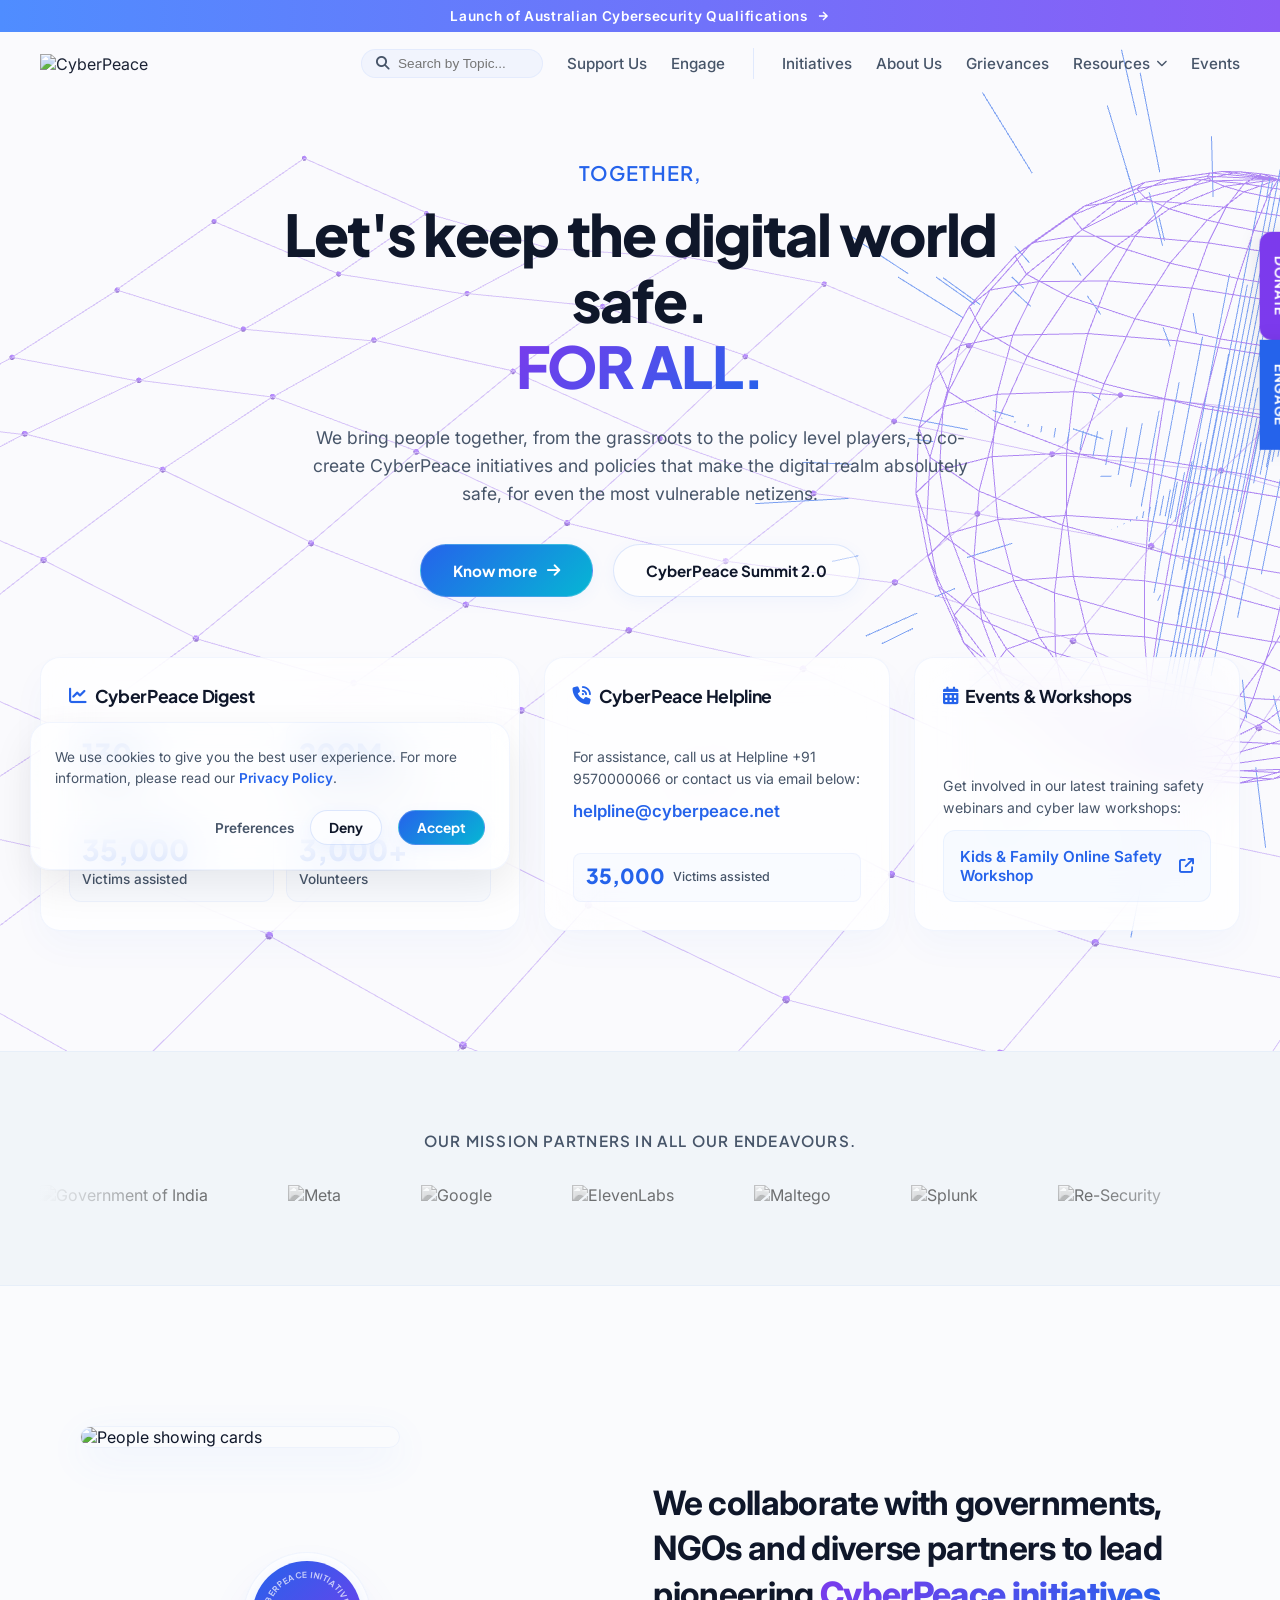
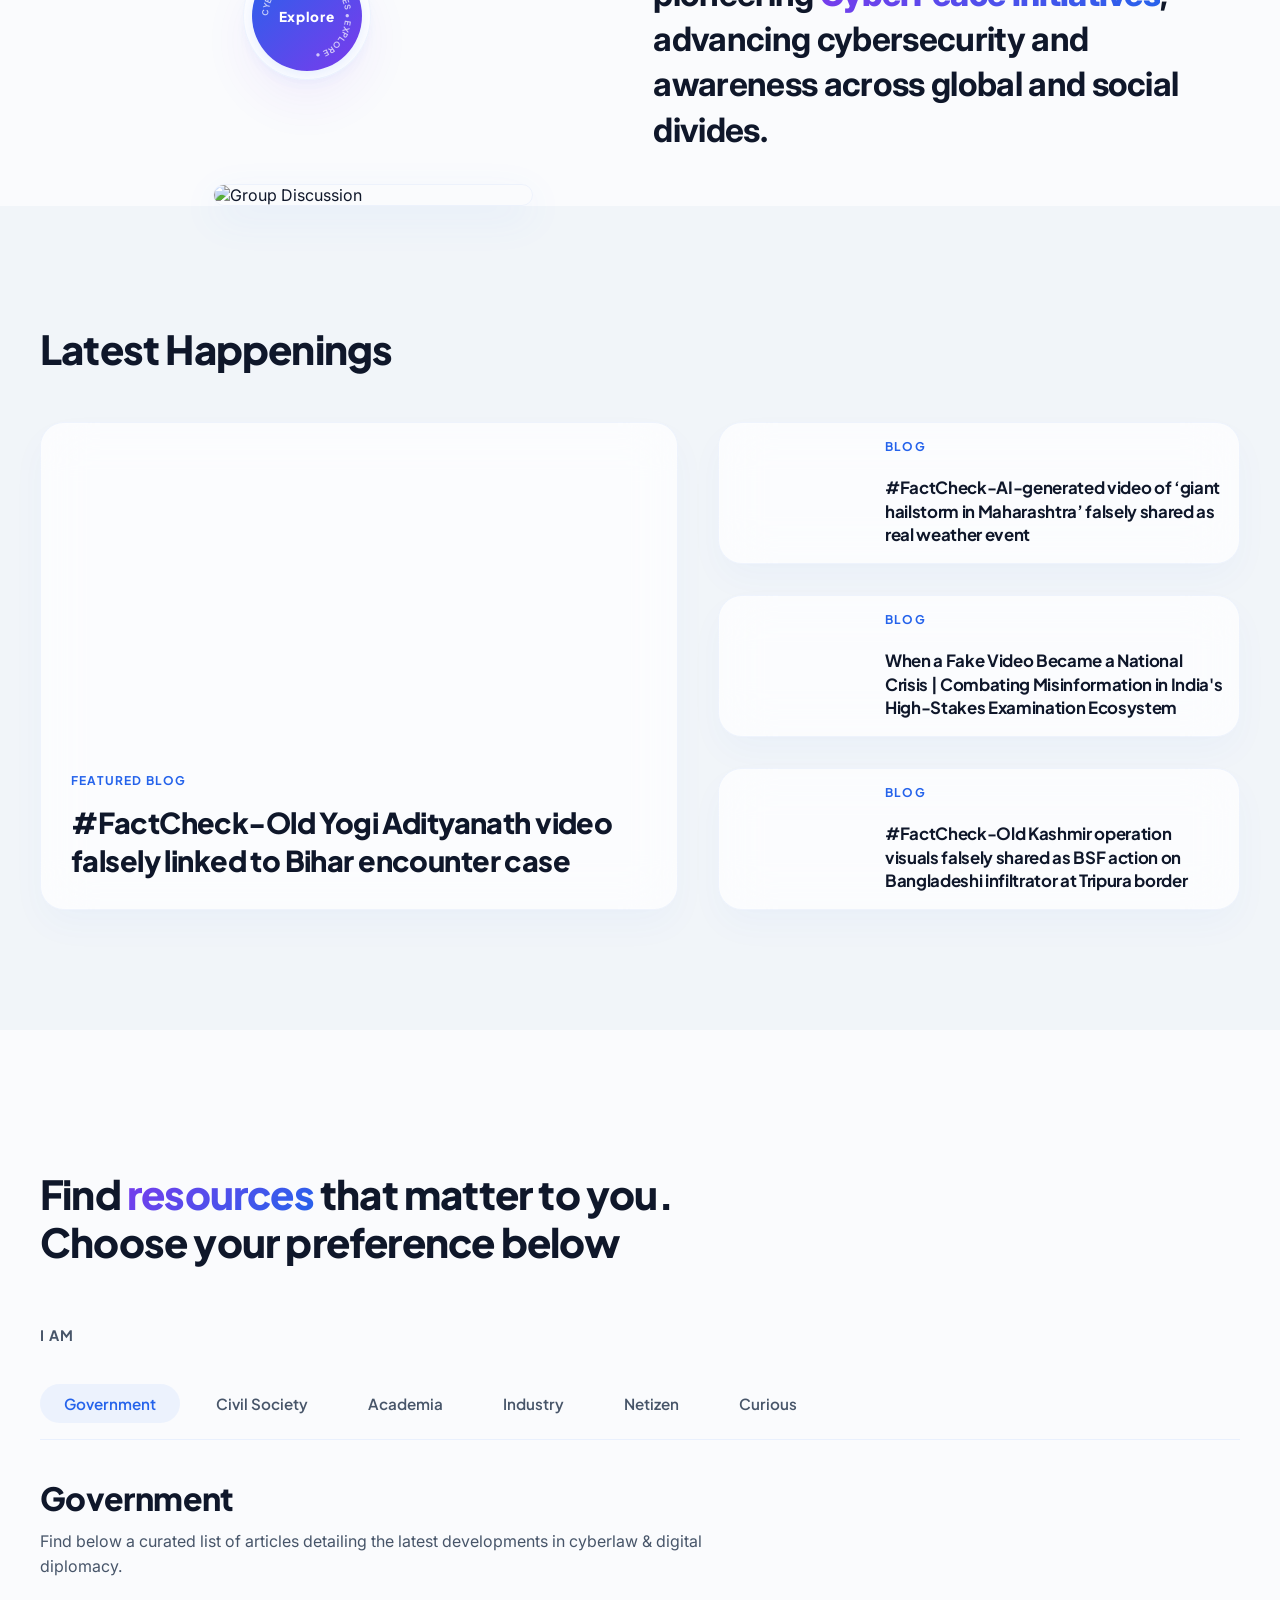
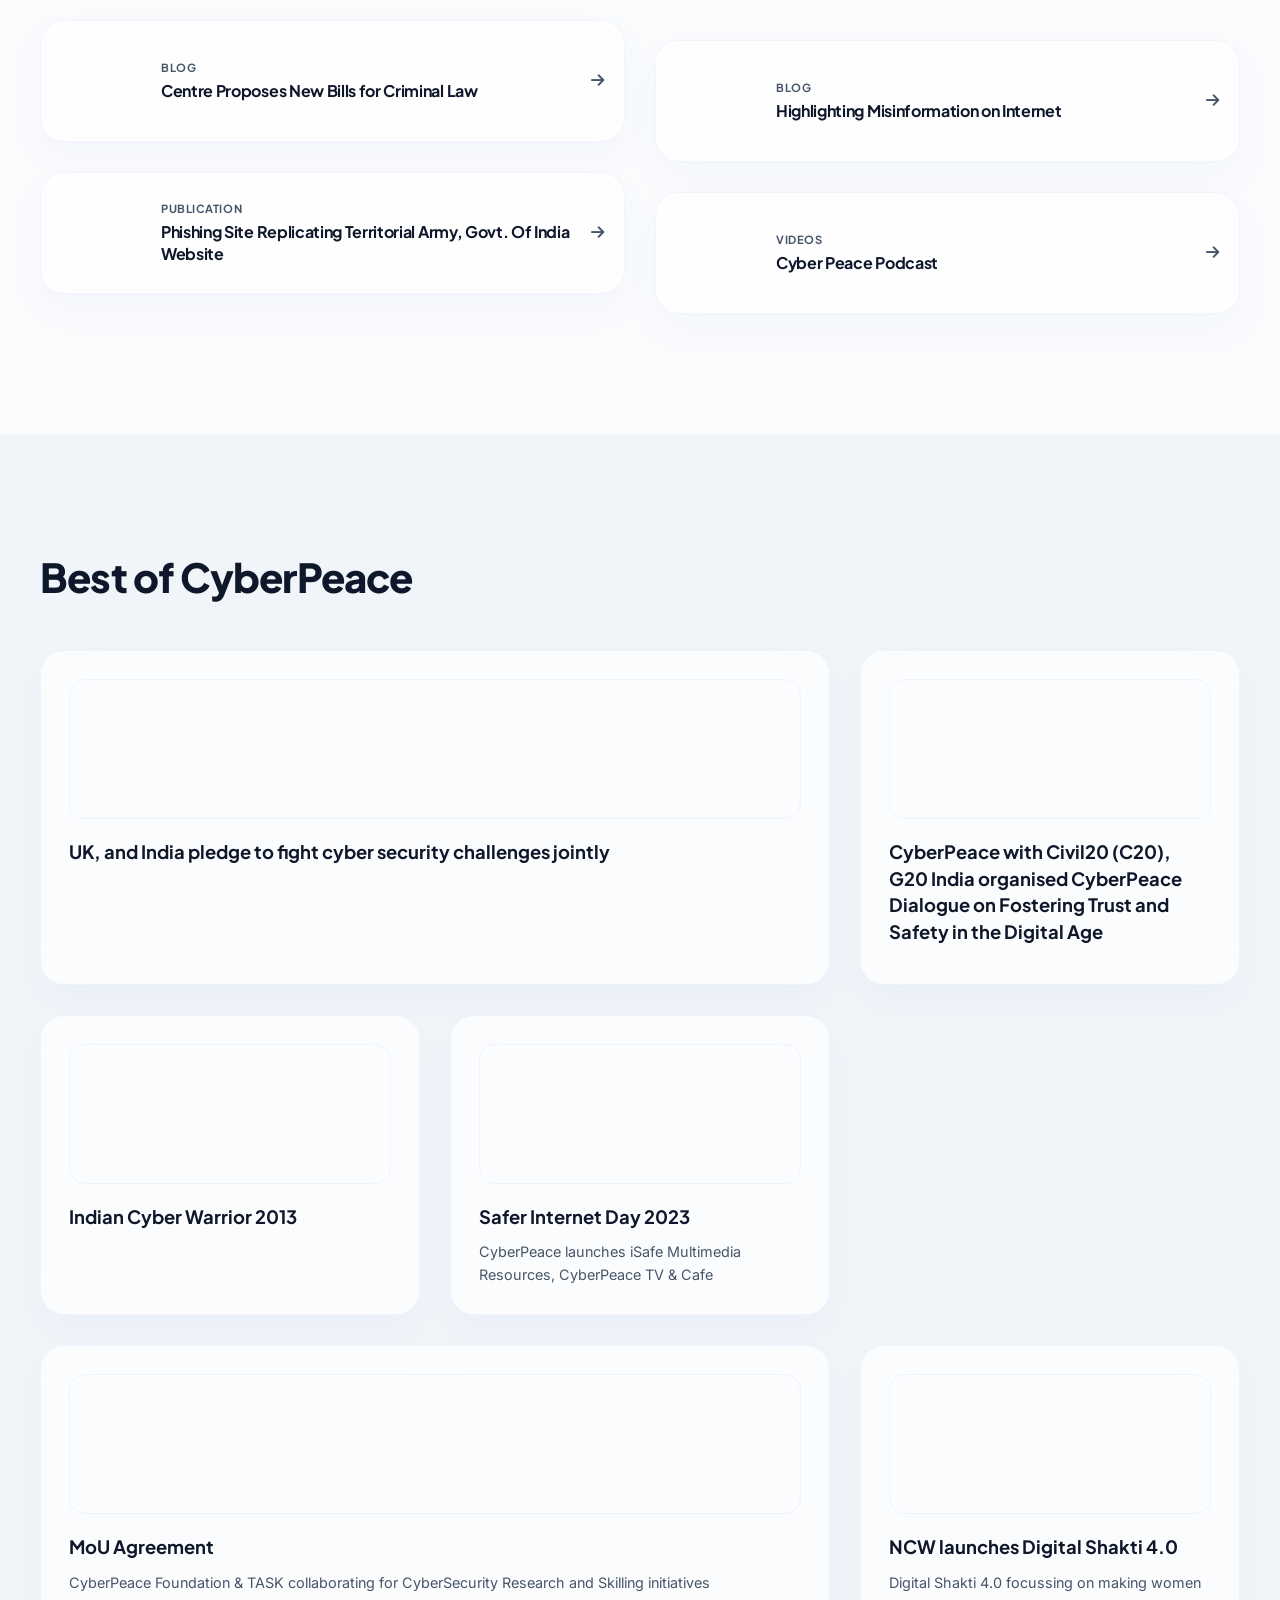
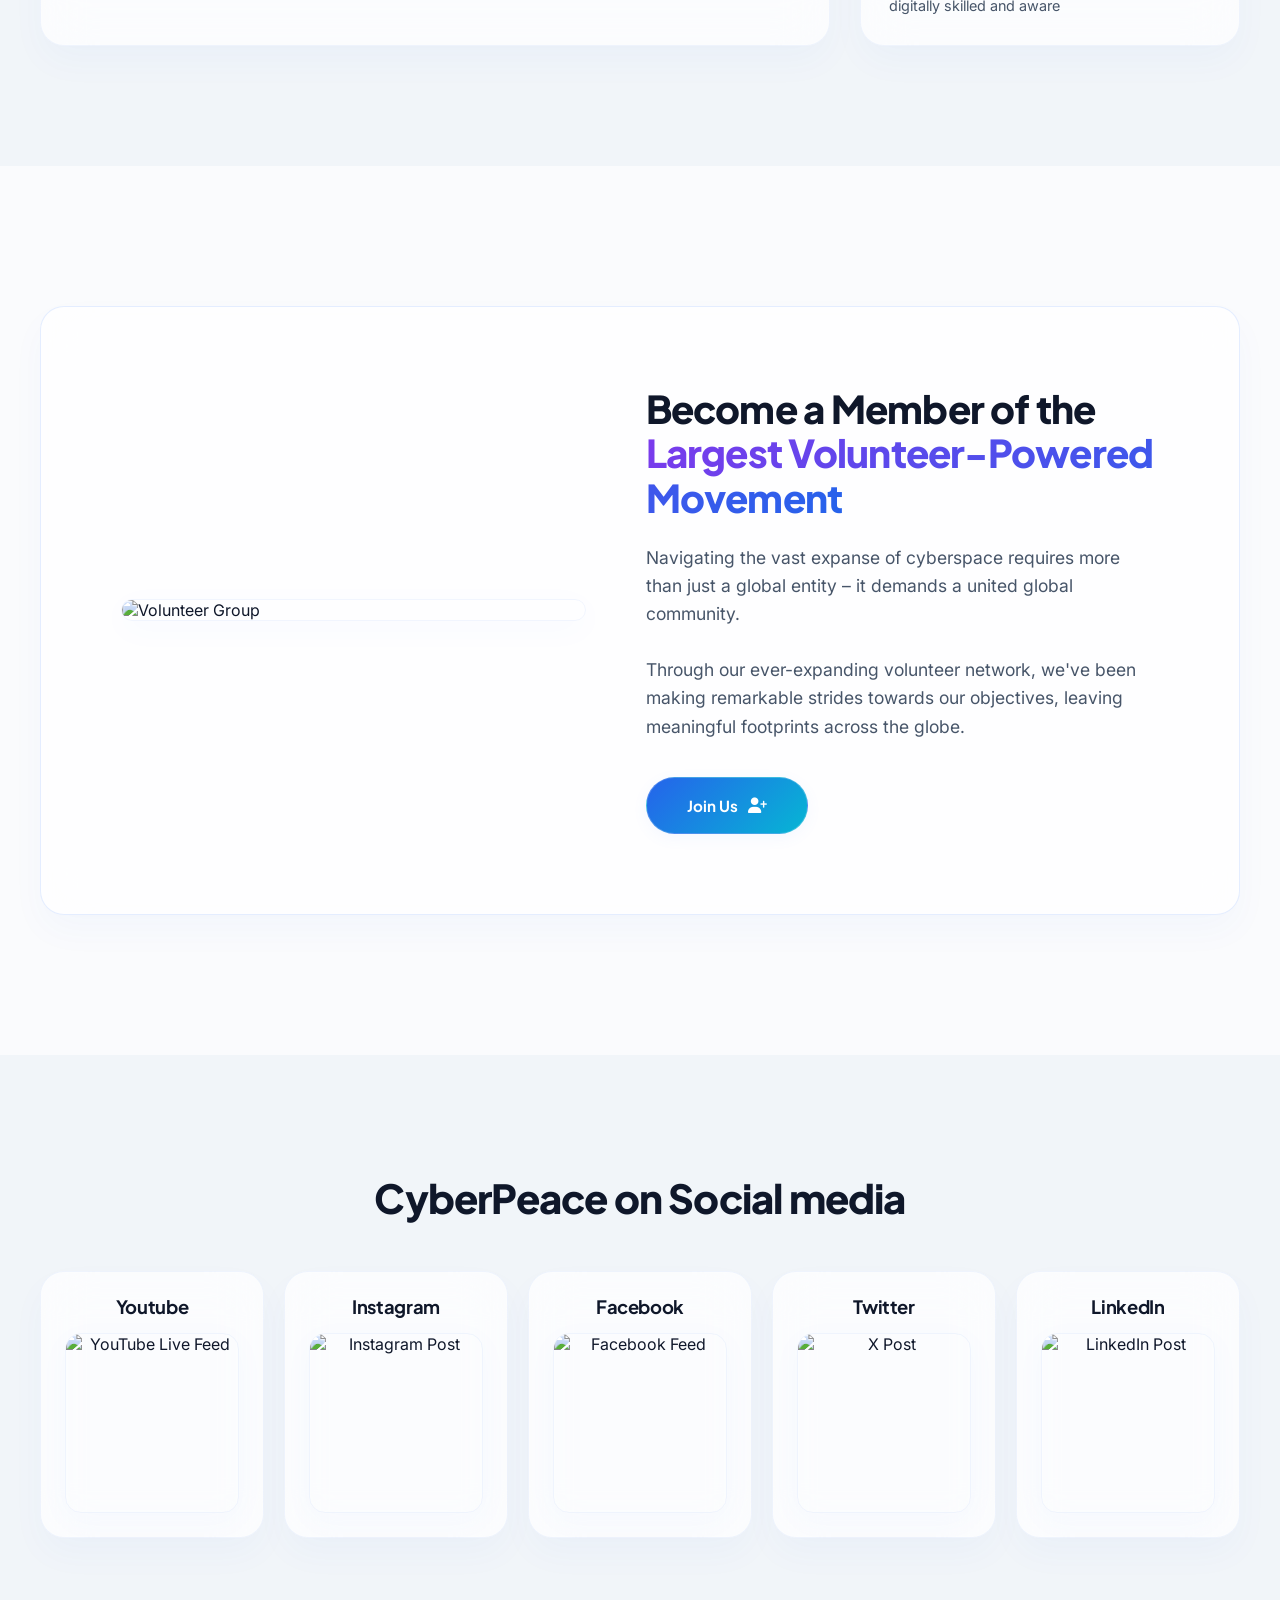
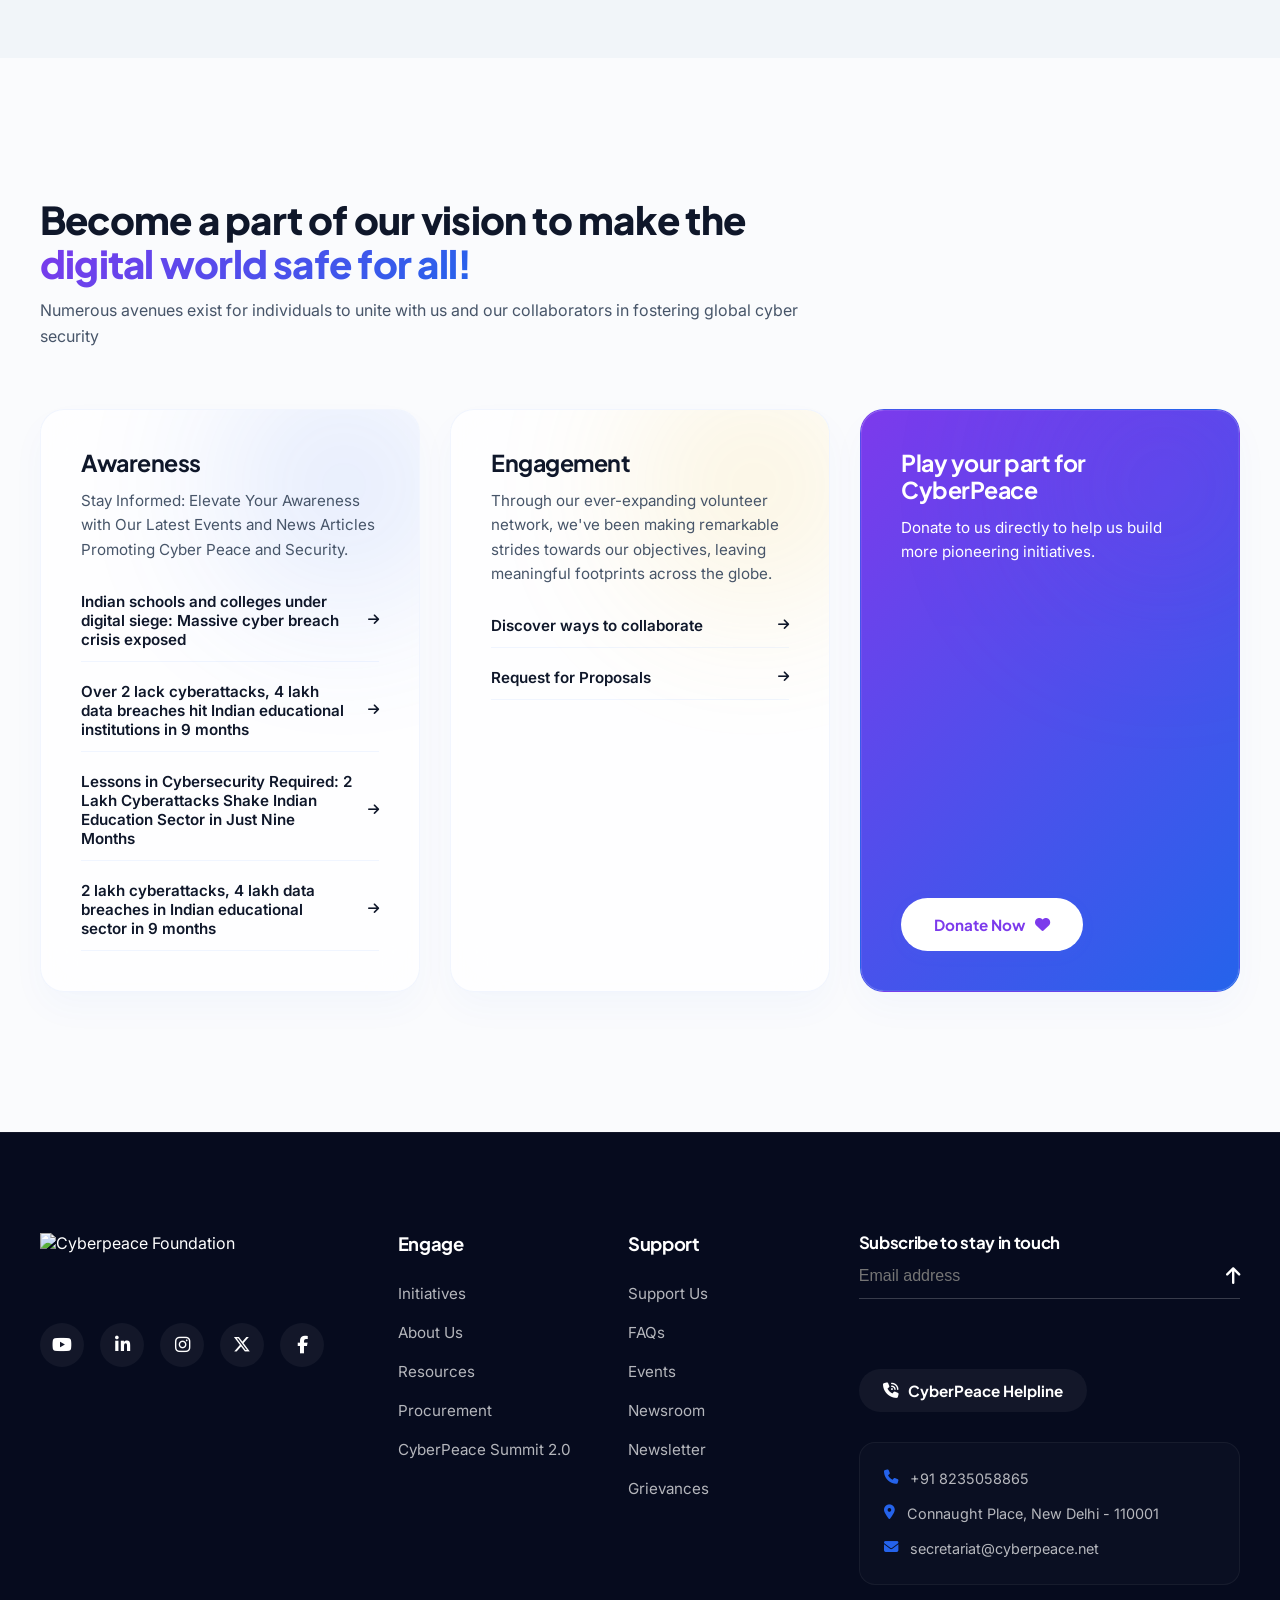
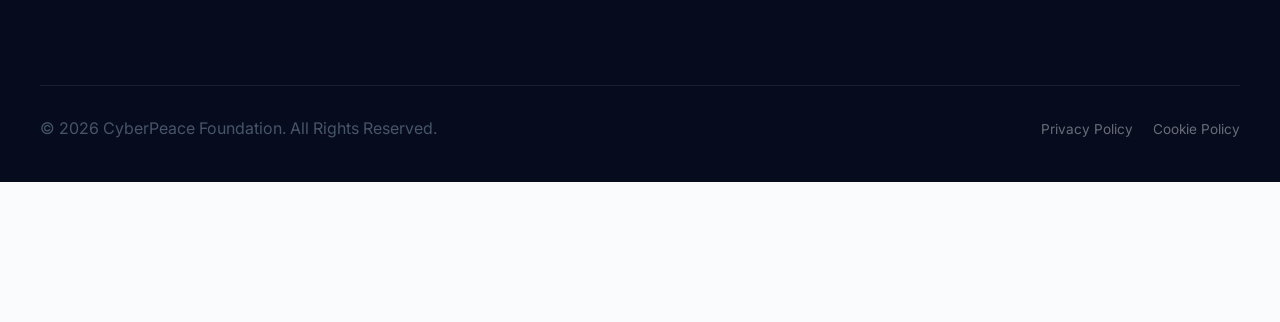
==== commit 8dee1546: "Fix homepage Events & Workshops 404 navigation link" ====
--- a/index.html
+++ b/index.html
@@ -154,16 +154,16 @@
                     </div>
 
                     <!-- Column 3: Events -->
-                    <div class="dock-card glass-card">
+                    <a href="events.html" class="dock-card glass-card" style="text-decoration: none; color: inherit;">
                         <h4 class="dock-card-head"><i class="fa-solid fa-calendar-days"></i> Events & Workshops</h4>
                         <div class="dock-event-details">
                             <p>Get involved in our latest training safety webinars and cyber law workshops:</p>
-                            <a href="/events/cyberpeace-first-responder-workshop-on-kids-family-online-safety" class="event-accordion-link">
+                            <span class="event-accordion-link">
                                 <span>Kids & Family Online Safety Workshop</span>
                                 <i class="fa-solid fa-arrow-up-right-from-square"></i>
-                            </a>
-                        </div>
-                    </div>
+                            </span>
+                        </div>
+                    </a>
                 </div>
             </section>
 
